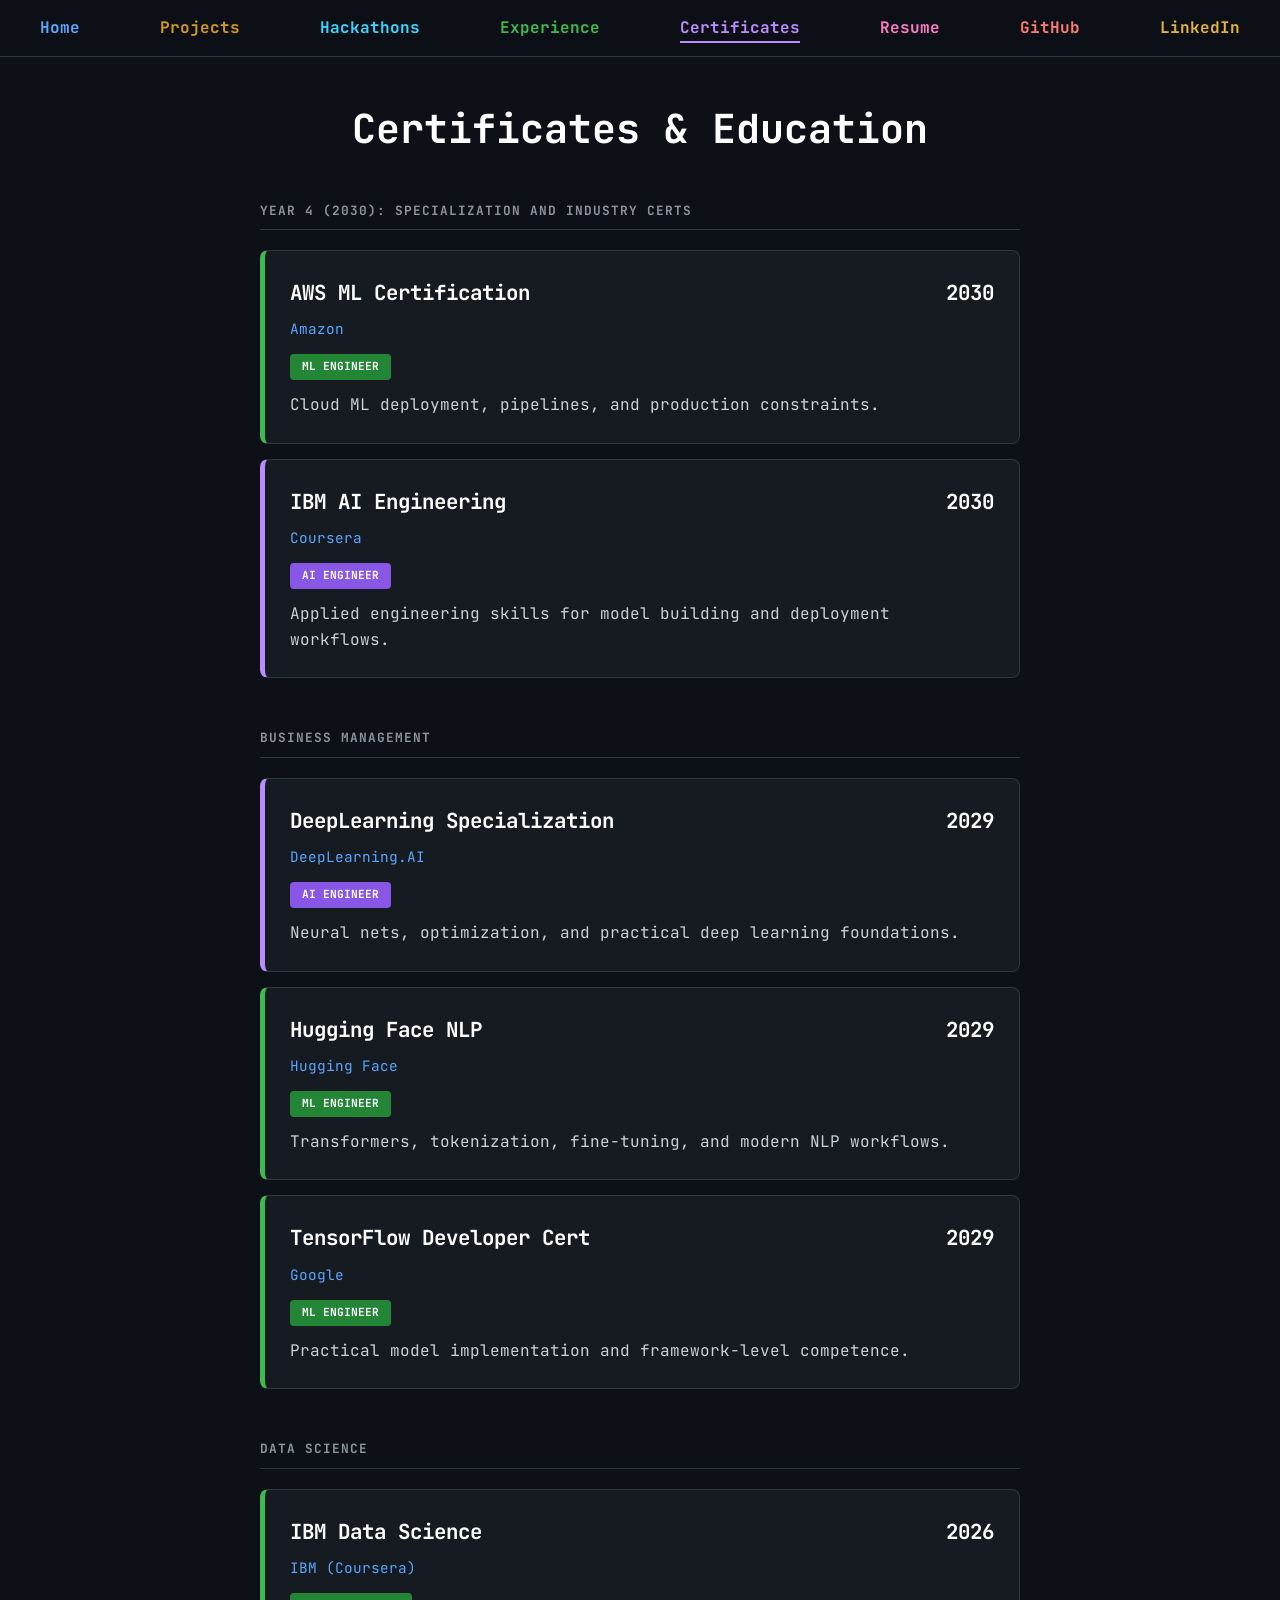
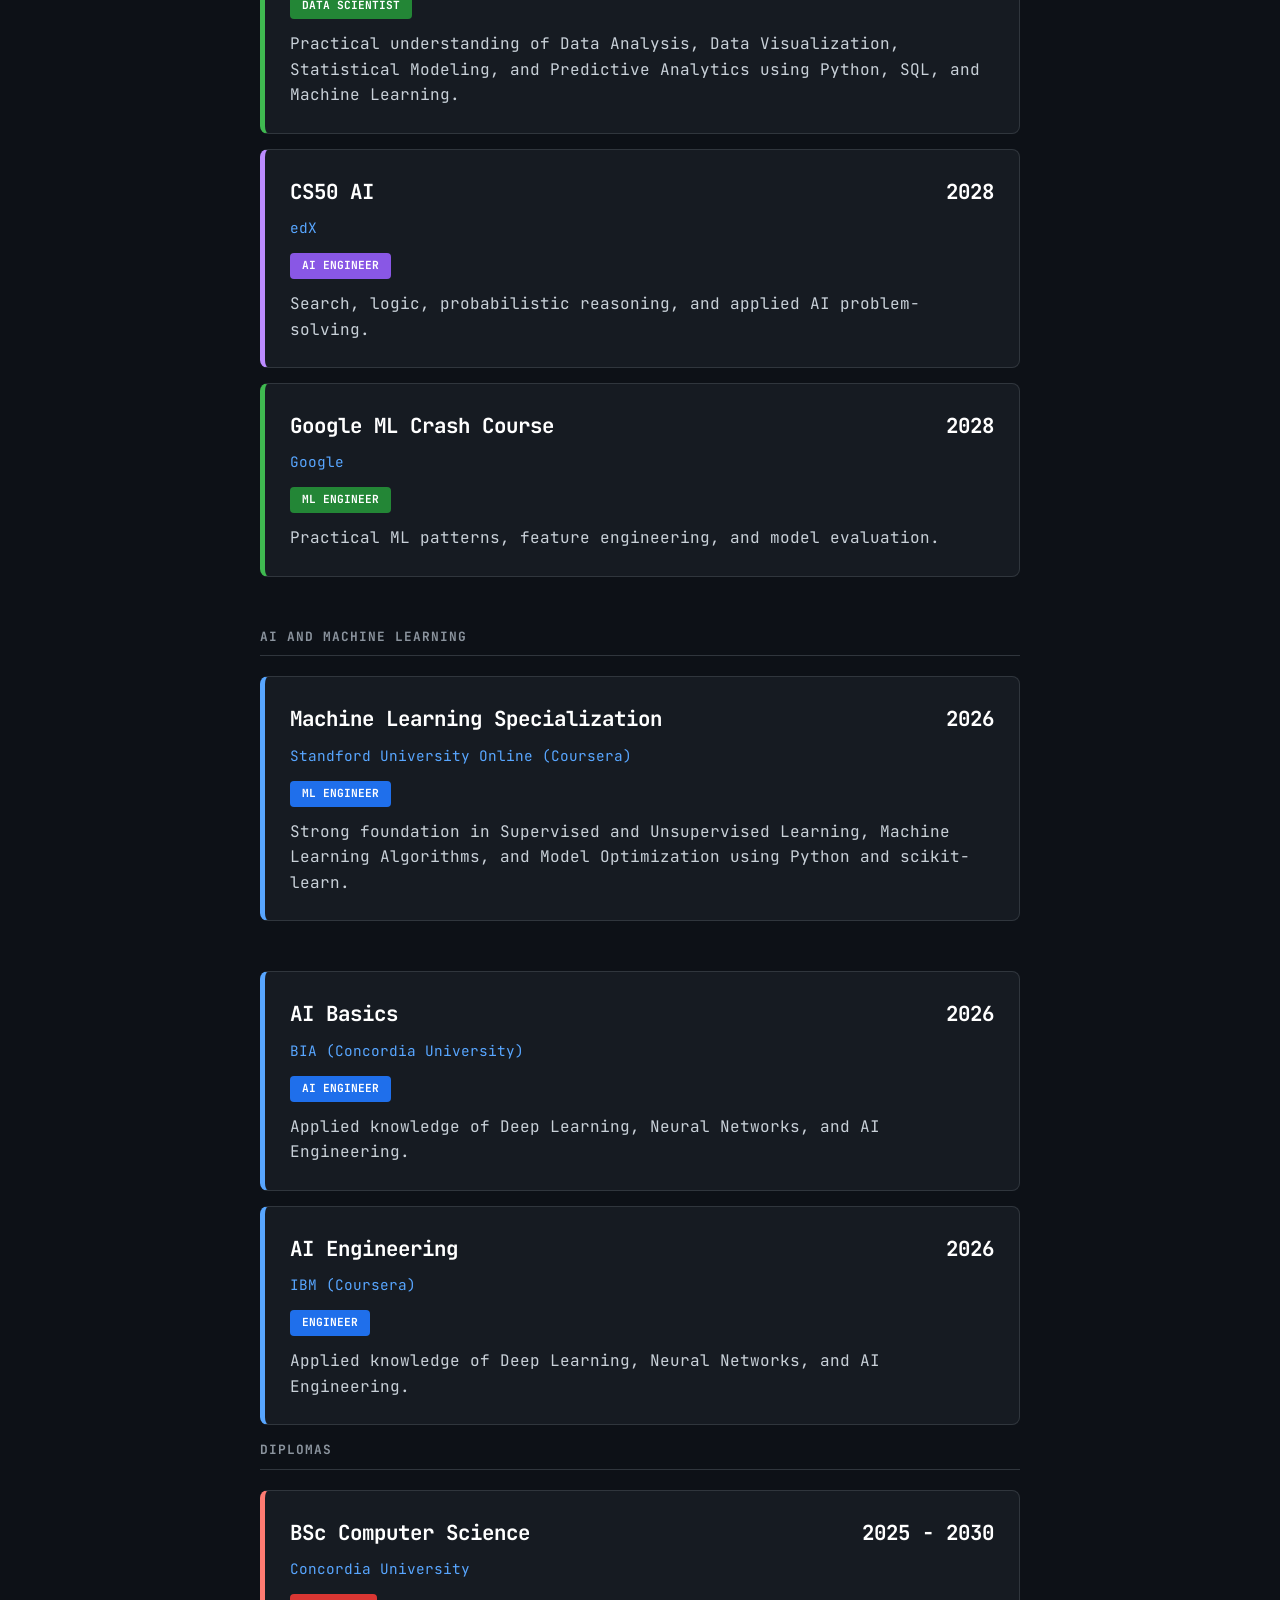
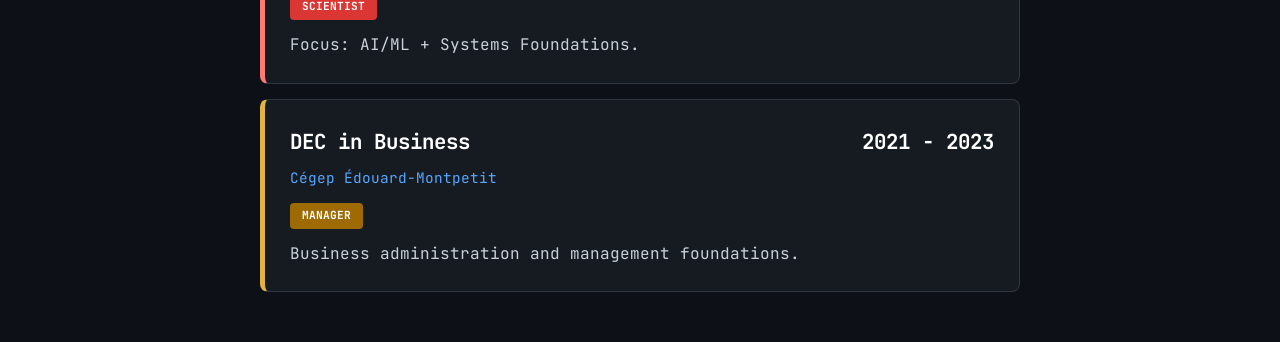
==== certificates.html @ b8b5b3a9 "Update certification badges and add new entries" ====
<!DOCTYPE html>
<html lang="en">
<head>
    <meta charset="UTF-8">
    <meta name="viewport" content="width=device-width, initial-scale=1.0">
    <title>Certificates | Juanita</title>
    <link rel="preconnect" href="https://fonts.googleapis.com">
    <link rel="preconnect" href="https://fonts.gstatic.com" crossorigin>
    <link href="https://fonts.googleapis.com/css2?family=JetBrains+Mono:wght@400;700&display=swap" rel="stylesheet">
    <link rel="stylesheet" href="styles.css">
</head>
<body>
    <nav>
        <ul class="nav-links">
            <li class="nav-item" style="--i:1"><a href="index.html" class="blue">Home</a></li>
            <li class="nav-item" style="--i:2"><a href="projects.html" class="orange">Projects</a></li>
            <li class="nav-item" style="--i:3"><a href="hackathons.html" class="cyan">Hackathons</a></li>
            <li class="nav-item" style="--i:4"><a href="experience.html" class="green">Experience</a></li>
            <li class="nav-item active" style="--i:5"><a href="certificates.html" class="purple">Certificates</a></li>
            <li class="nav-item" style="--i:6"><a href="resume.html" class="pink">Resume</a></li>
            <li class="nav-item" style="--i:7"><a href="https://github.com/Juanita-HP" target="_blank" class="red">GitHub</a></li>
            <li class="nav-item" style="--i:8"><a href="https://www.linkedin.com/in/juana-v-h-679a68220/" target="_blank" class="yellow">LinkedIn</a></li>
        </ul>
    </nav>

    <main>
        <div class="cert-container fade-in">
            <h1 class="cert-main-title">Certificates & Education</h1>

            <div class="year-section">
                <h3 class="year-label">Year 4 (2030): Specialization and Industry Certs</h3>
                <div class="cert-card border-green">
                    <div class="cert-header"><span class="cert-name">AWS ML Certification</span><span class="cert-date">2030</span></div>
                    <div class="cert-meta">Amazon</div>
                    <div class="cert-badge bg-green">ML Engineer</div>
                    <p class="cert-desc">Cloud ML deployment, pipelines, and production constraints.</p>
                </div>
                <div class="cert-card border-purple">
                    <div class="cert-header"><span class="cert-name">IBM AI Engineering</span><span class="cert-date">2030</span></div>
                    <div class="cert-meta">Coursera</div>
                    <div class="cert-badge bg-purple">AI Engineer</div>
                    <p class="cert-desc">Applied engineering skills for model building and deployment workflows.</p>
                </div>
            </div>

            <div class="year-section">
                <h3 class="year-label">Business management</h3>
                <div class="cert-card border-purple">
                    <div class="cert-header"><span class="cert-name">DeepLearning Specialization</span><span class="cert-date">2029</span></div>
                    <div class="cert-meta">DeepLearning.AI</div>
                    <div class="cert-badge bg-purple">AI Engineer</div>
                    <p class="cert-desc">Neural nets, optimization, and practical deep learning foundations.</p>
                </div>
                <div class="cert-card border-green">
                    <div class="cert-header"><span class="cert-name">Hugging Face NLP</span><span class="cert-date">2029</span></div>
                    <div class="cert-meta">Hugging Face</div>
                    <div class="cert-badge bg-green">ML Engineer</div>
                    <p class="cert-desc">Transformers, tokenization, fine-tuning, and modern NLP workflows.</p>
                </div>
                <div class="cert-card border-green">
                    <div class="cert-header"><span class="cert-name">TensorFlow Developer Cert</span><span class="cert-date">2029</span></div>
                    <div class="cert-meta">Google</div>
                    <div class="cert-badge bg-green">ML Engineer</div>
                    <p class="cert-desc">Practical model implementation and framework-level competence.</p>
                </div>
            </div>

            <div class="year-section">
                <h3 class="year-label">Data Science</h3>
                <div class="cert-card border-green">
                    <div class="cert-header"><span class="cert-name">IBM Data Science</span><span class="cert-date">2026</span></div>
                    <div class="cert-meta"> IBM (Coursera)</div>
                    <div class="cert-badge bg-green">Data Scientist</div>
                    <p class="cert-desc">Practical understanding of Data Analysis, Data Visualization, Statistical Modeling, and Predictive Analytics using Python, SQL, and Machine Learning.</p>
                </div>
                <div class="cert-card border-purple">
                    <div class="cert-header"><span class="cert-name">CS50 AI</span><span class="cert-date">2028</span></div>
                    <div class="cert-meta">edX</div>
                    <div class="cert-badge bg-purple">AI Engineer</div>
                    <p class="cert-desc">Search, logic, probabilistic reasoning, and applied AI problem-solving.</p>
                </div>
                <div class="cert-card border-green">
                    <div class="cert-header"><span class="cert-name">Google ML Crash Course</span><span class="cert-date">2028</span></div>
                    <div class="cert-meta">Google</div>
                    <div class="cert-badge bg-green">ML Engineer</div>
                    <p class="cert-desc">Practical ML patterns, feature engineering, and model evaluation.</p>
                </div>
            </div>

            <div class="year-section">
                <h3 class="year-label"> AI and machine learning</h3>
                <div class="cert-card border-blue">
                    <div class="cert-header"><span class="cert-name">Machine Learning Specialization</span><span class="cert-date">2026</span></div>
                    <div class="cert-meta"> Standford University Online (Coursera)</div>
                    <div class="cert-badge bg-blue">ML Engineer</div>
                    <p class="cert-desc">Strong foundation in Supervised and Unsupervised Learning, Machine Learning Algorithms, and Model Optimization using Python and scikit-learn.</p>
                </div>
            </div>
                <div class="cert-card border-blue">
                    <div class="cert-header"><span class="cert-name">AI Basics</span><span class="cert-date">2026</span></div>
                    <div class="cert-meta">BIA (Concordia University)</div>
                    <div class="cert-badge bg-blue">AI Engineer</div>
                    <p class="cert-desc">Applied knowledge of Deep Learning, Neural Networks, and AI Engineering.</p>
                </div>
            <div class="cert-card border-blue">
                    <div class="cert-header"><span class="cert-name">AI Engineering</span><span class="cert-date">2026</span></div>
                    <div class="cert-meta">IBM (Coursera)</div>
                    <div class="cert-badge bg-blue">Engineer</div>
                    <p class="cert-desc">Applied knowledge of Deep Learning, Neural Networks, and AI Engineering.</p>
                </div>
            

            <div class="year-section">
                <h3 class="year-label">Diplomas</h3>
                <div class="cert-card border-red">
                    <div class="cert-header"><span class="cert-name">BSc Computer Science</span><span class="cert-date">2025 - 2030</span></div>
                    <div class="cert-meta">Concordia University</div>
                    <div class="cert-badge bg-red">Scientist</div>
                    <p class="cert-desc">Focus: AI/ML + Systems Foundations.</p>
                </div>
                <div class="cert-card border-yellow">
                    <div class="cert-header"><span class="cert-name">DEC in Business</span><span class="cert-date">2021 - 2023</span></div>
                    <div class="cert-meta">Cégep Édouard-Montpetit</div>
                    <div class="cert-badge bg-yellow">Manager</div>
                    <p class="cert-desc">Business administration and management foundations.</p>
                </div>
            </div>
        </div>
    </main>
</body>
</html>
---- styles.css ----
/* --- Core Standards --- */
* { margin: 0; padding: 0; box-sizing: border-box; }

body {
    background-color: #0d1117; color: #c9d1d9;
    font-family: 'JetBrains Mono', monospace; line-height: 1.6;
    overflow-x: hidden; min-height: 100vh;
}

/* --- Navigation (Fixed & Centered) --- */
nav {
    padding: 20px 40px; border-bottom: 1px solid #30363d;
    background-color: #0d1117; position: sticky; top: 0; z-index: 1000;
}
.nav-links { 
    display: flex; justify-content: space-around; list-style: none; 
    max-width: 1000px; margin: 0 auto; 
}
.nav-links a { 
    text-decoration: none; font-weight: 700; font-size: 1rem; 
    transition: 0.3s; position: relative;
}
.nav-item.active a::after { content: ''; position: absolute; width: 100%; height: 2px; bottom: -5px; left: 0; background: currentColor; }

/* Colors */
.blue { color: #58a6ff; } .orange { color: #d29922; } .green { color: #3fb950; }
.purple { color: #bc8cff; } .red { color: #ff7b72; } .yellow { color: #e3b341; }
.cyan { color: #39d5ff; }

/* --- Home Page (Restored) --- */
.home-main {
    height: calc(100vh - 80px); display: flex; flex-direction: column;
    align-items: center; justify-content: center; text-align: center; padding: 40px;
}
.hero-placeholder { 
    font-size: 1.2rem; color: #8b949e; margin-bottom: 30px; 
    padding: 20px; border: 1px dashed #30363d; border-radius: 8px;
}
.content h1 { font-size: 4rem; color: #fff; margin-bottom: 10px; }
.content h2 { font-size: 1.8rem; color: #8b949e; margin-bottom: 30px; }
.content p { max-width: 900px; font-size: 1.1rem; text-align: justify; margin: 0 auto; }

/* --- Certificates (Fixed Badges) --- */
.cert-container { max-width: 1000px; margin: 40px auto; padding: 0 20px; }
.cert-card { 
    background: #161b22; border: 1px solid #30363d; border-left: 6px solid #30363d; 
    padding: 30px; margin-bottom: 20px; border-radius: 12px;
}
.cert-header { display: flex; justify-content: space-between; margin-bottom: 10px; font-size: 1.3rem; color: #fff; }

/* THE FIX: Badges no longer span the whole width */
.cert-badge { 
    display: inline-block; 
    padding: 6px 16px; border-radius: 4px; font-size: 0.85rem; 
    color: #fff; font-weight: 700; margin-bottom: 15px; 
}

/* Color Mappings */
.border-green { border-left-color: #3fb950 !important; } .bg-green { background: #238636; }
.border-purple { border-left-color: #bc8cff !important; } .bg-purple { background: #8957e5; }
.border-blue { border-left-color: #58a6ff !important; } .bg-blue { background: #1f6feb; }
.border-red { border-left-color: #ff7b72 !important; } .bg-red { background: #da3633; }
.border-yellow { border-left-color: #e3b341 !important; } .bg-yellow { background: #9e6a03; }

/* --- Experience (Refined) --- */
.exp-main { display: flex; flex-direction: column; align-items: center; padding: 60px 20px; }
.terminal-window {
    background: #0d1117; border: 1px solid #30363d; border-radius: 12px;
    width: 100%; max-width: 800px; overflow: hidden;
}
.terminal-bar { background: #161b22; padding: 15px; display: flex; align-items: center; border-bottom: 1px solid #30363d; }
.buttons { display: flex; gap: 8px; margin-right: 15px; }
.buttons span { width: 12px; height: 12px; border-radius: 50%; }
.close { background: #ff5f56; } .minimize { background: #ffbd2e; } .maximize { background: #27c93f; }
.terminal-body { padding: 40px; text-align: left; font-size: 1.2rem; }

/* Syntax */
.keyword { color: #ff7b72; } .function { color: #d2a8ff; } .variable { color: #ffa657; } .string { color: #a5d6ff; }

.poke-btn {
    background: #161b22; border: 1px solid #30363d; color: #fff;
    padding: 12px 30px; border-radius: 8px; cursor: pointer; margin-top: 30px;
}
/* New Color */
.pink { color: #ff79c6; }

/* --- Resume Form Styling --- */
.form-container {
    max-width: 600px;
    margin: 60px auto;
    padding: 40px;
    background: #161b22;
    border: 1px solid #30363d;
    border-radius: 12px;
    box-shadow: 0 20px 50px rgba(0,0,0,0.5);
}

.form-group { margin-bottom: 20px; text-align: left; }

.form-group label {
    display: block;
    color: #8b949e;
    margin-bottom: 8px;
    font-size: 0.9rem;
}

.form-group input, .form-group textarea {
    width: 100%;
    padding: 12px;
    background: #0d1117;
    border: 1px solid #30363d;
    border-radius: 6px;
    color: #fff;
    font-family: 'JetBrains Mono', monospace;
}

.form-group input:focus { border-color: #ff79c6; outline: none; }

/* Submission Button */
.submit-btn {
    width: 100%;
    padding: 15px;
    background: transparent;
    border: 1px solid #ff79c6;
    color: #ff79c6;
    font-weight: 700;
    cursor: pointer;
    transition: 0.3s;
    border-radius: 6px;
}

.submit-btn:hover { background: rgba(255, 121, 198, 0.1); transform: translateY(-3px); }

/* Hidden Honeypot to catch bots */
.hidden { display: none; }

/* --- Projects Layout --- */
.projects-container {
    max-width: 700px; /* Slimmer width for that IG feel */
    margin: 40px auto;
    padding: 0 20px;
}

.project-card {
    background: #161b22;
    border: 1px solid #30363d;
    border-radius: 12px;
    margin-bottom: 50px;
    overflow: hidden;
}

.project-header {
    padding: 15px 20px;
    font-weight: 700;
    font-size: 1.2rem;
    color: #fff;
    border-bottom: 1px solid #30363d;
}

/* Instagram-style Carousel */
.image-carousel {
    display: flex;
    overflow-x: auto;
    scroll-snap-type: x mandatory;
    scrollbar-width: none; /* Hide scrollbar for Chrome/Safari below */
}
.image-carousel::-webkit-scrollbar { display: none; }

.image-carousel img {
    width: 100%;
    flex-shrink: 0;
    scroll-snap-align: start;
    object-fit: cover;
    aspect-ratio: 4 / 5; /* IG Portrait style */
}

/* Content Section */
.project-content { padding: 20px; }

.project-description {
    text-align: justify; /* Your specific request for justified alignment */
    color: #c9d1d9;
    margin-bottom: 20px;
    line-height: 1.5;
}

/* Skills/Tags */
.tag-container {
    display: flex;
    flex-wrap: wrap;
    gap: 8px;
    margin-bottom: 15px;
}
.tag {
    background: #21262d;
    border: 1px solid #30363d;
    padding: 4px 12px;
    border-radius: 20px;
    font-size: 0.8rem;
    color: #8b949e;
}

.project-date {
    font-size: 0.85rem;
    color: #8b949e;
    text-transform: uppercase;
    font-weight: 600;
}
/* --- Instagram-Style Projects Layout --- */
.projects-container {
    max-width: 700px; 
    margin: 40px auto;
    padding: 0 20px;
}

.project-card {
    background: #161b22;
    border: 1px solid #30363d;
    border-radius: 12px;
    margin-bottom: 50px;
    overflow: hidden;
}

.project-header {
    padding: 20px;
    font-weight: 700;
    font-size: 1.8rem; /* Magnified for your Majesty */
    color: #fff;
    text-align: center; /* Centered in the band */
    border-bottom: 1px solid #30363d;
}

/* Horizontal Scroll for Images */
.image-carousel {
    display: flex;
    overflow-x: auto;
    scroll-snap-type: x mandatory;
    scrollbar-width: none; 
}
.image-carousel::-webkit-scrollbar { display: none; }

.image-carousel img {
    width: 100%;
    flex-shrink: 0;
    scroll-snap-align: start;
    object-fit: contain; 
    background: #0d1117;
    aspect-ratio: 4 / 3; 
}

.project-content { padding: 20px; }

.project-description {
    text-align: justify; /* Aligned as commanded */
    color: #c9d1d9;
    margin-top: 15px;
    line-height: 1.6;
    font-size: 1rem;
}

.project-date {
    font-size: 0.8rem;
    color: #8b949e;
    letter-spacing: 1px;
    margin-bottom: 5px;
}

.tag-container {
    display: flex;
    flex-wrap: wrap;
    gap: 8px;
    margin-bottom: 10px;
}

.tag {
    background: #21262d;
    border: 1px solid #30363d;
    padding: 4px 12px;
    border-radius: 20px;
    font-size: 0.8rem;
    color: #8b949e;
}
.profile-img {
    width: 280px;  /* Slightly larger for better presence */
    height: 280px;
    border-radius: 50%;
    /* 'object-position' allows us to move the photo down or up inside the circle */
    object-fit: cover; 
    object-position: center 20%; /* Adjusts the crop to show more of the top/face */
    border: 3px solid #ff79c6;
    display: block;
    margin: 20px auto;
    box-shadow: 0 0 25px rgba(255, 121, 198, 0.4);
    background-color: #0d1117; /* Adds a dark background if the photo has edges */
}
/* --- Royal Project Refinements --- */

/* Centered Header Band for Projects */
.project-header {
    padding: 20px;
    font-size: 1.6rem;
    font-weight: 700;
    text-align: center; /* Centered as commanded */
    color: #fff;
    border-bottom: 1px solid #30363d;
    background-color: #161b22;
}

/* Instagram-Style Pagination Dots */
.carousel-dots {
    text-align: center;
    padding: 10px 0;
    background-color: #161b22;
}

.dot {
    height: 6px;
    width: 6px;
    background-color: #484f58; /* Inactive grey */
    border-radius: 50%;
    display: inline-block;
    margin: 0 3px;
    transition: background-color 0.3s ease;
}

.dot.active {
    background-color: #ffb86c; /* Your signature orange */
}

/* Justified Description Text */
.project-description {
    text-align: justify; /* Perfectly aligned edges */
    text-justify: inter-word;
    line-height: 1.6;
    color: #c9d1d9;
    margin-top: 15px;
}

/* Date Styling under Tags */
.project-date {
    font-size: 0.8rem;
    color: #8b949e;
    font-weight: 600;
    margin-top: 8px;
    letter-spacing: 0.5px;
}
/* --- Unified Royal Headings --- */
.royal-heading {
    font-size: 2.5rem; 
    color: #bd93f9;    /* Royal Purple */
    text-align: center;
    text-transform: uppercase;
    letter-spacing: 4px;
    margin: 60px 0 30px 0;
    font-family: 'JetBrains Mono', monospace;
    border-bottom: 2px solid #30363d;
    display: block;
    width: fit-content;
    margin-left: auto;
    margin-right: auto;
    padding-bottom: 10px;
}

/* Optional grid to keep certificates neat */
.cert-grid {
    display: flex;
    flex-wrap: wrap;
    justify-content: center;
    gap: 20px;
    padding: 20px;
}
/* Core Reset */
* { margin: 0; padding: 0; box-sizing: border-box; }

body {
    background-color: #0d1117; color: #c9d1d9;
    font-family: 'JetBrains Mono', monospace; line-height: 1.6;
    overflow-x: hidden; min-height: 100vh;
}

/* Nav Pillar */
nav {
    padding: 15px 40px; border-bottom: 1px solid #30363d;
    background-color: rgba(13, 17, 23, 0.95); position: sticky; top: 0; z-index: 1000;
}
.nav-links { display: flex; justify-content: space-between; list-style: none; max-width: 1200px; margin: 0 auto; }
.nav-item a { text-decoration: none; font-weight: 700; position: relative; transition: 0.3s; }
.nav-item.active a::after { width: 100%; }
.nav-item a::after { content: ''; position: absolute; width: 0; height: 3px; bottom: -5px; left: 0; background-color: currentColor; transition: 0.3s; }

/* Royal Palette */
.blue { color: #58a6ff; } .orange { color: #d29922; } .green { color: #3fb950; }
.purple { color: #bc8cff; } .red { color: #ff7b72; } .yellow { color: #e3b341; }

/* Home View (Scroll-Free) */
.home-main {
    height: calc(100vh - 70px); display: flex; flex-direction: column;
    align-items: center; justify-content: space-evenly; padding: 20px;
}
.hero-placeholder { width: 100%; height: 40vh; border: 1px dashed #30363d; border-radius: 6px; display: flex; justify-content: center; align-items: center; }
.content { text-align: center; max-width: 900px; }
.content h1 { font-size: 3rem; color: #fff; margin-bottom: 5px; }
.content h2 { font-size: 1.5rem; color: #8b949e; margin-bottom: 20px; }
.content p { text-align: justify; font-size: 0.95rem; }

/* Certificate Archive */
.cert-container { max-width: 800px; margin: 40px auto; padding: 0 20px; }
.cert-main-title { text-align: center; font-size: 2.5rem; margin-bottom: 40px; color: #fff; }
.year-section { margin-bottom: 50px; }
.year-label { color: #8b949e; border-bottom: 1px solid #30363d; padding-bottom: 8px; margin-bottom: 20px; font-size: 0.8rem; text-transform: uppercase; letter-spacing: 1px; }
.cert-card { background: #161b22; border: 1px solid #30363d; border-left: 5px solid #30363d; padding: 25px; margin-bottom: 15px; border-radius: 8px; transition: 0.3s ease; }
.cert-card:hover { transform: translateX(10px); background: #1c2128; }
.cert-header { display: flex; justify-content: space-between; margin-bottom: 8px; font-weight: 700; color: #fff; }
.cert-meta { color: #58a6ff; font-size: 0.9rem; margin-bottom: 12px; }
.cert-badge { display: inline-block; padding: 4px 12px; border-radius: 4px; font-size: 0.7rem; color: #fff; font-weight: 700; margin-bottom: 12px; text-transform: uppercase; }

/* Role Definitions */
.border-green { border-left-color: #3fb950 !important; } .bg-green { background: #238636; }
.border-purple { border-left-color: #bc8cff !important; } .bg-purple { background: #8957e5; }
.border-blue { border-left-color: #58a6ff !important; } .bg-blue { background: #1f6feb; }
.border-red { border-left-color: #ff7b72 !important; } .bg-red { background: #da3633; }
.border-yellow { border-left-color: #e3b341 !important; } .bg-yellow { background: #9e6a03; }

/* Entrance Animations */
.fade-in { animation: fadeInUp 0.8s ease forwards; }
.fade-in-delay { animation: fadeInUp 0.8s ease forwards 0.4s; opacity: 0; }
@keyframes fadeInUp { from { opacity: 0; transform: translateY(20px); } to { opacity: 1; transform: translateY(0); } }
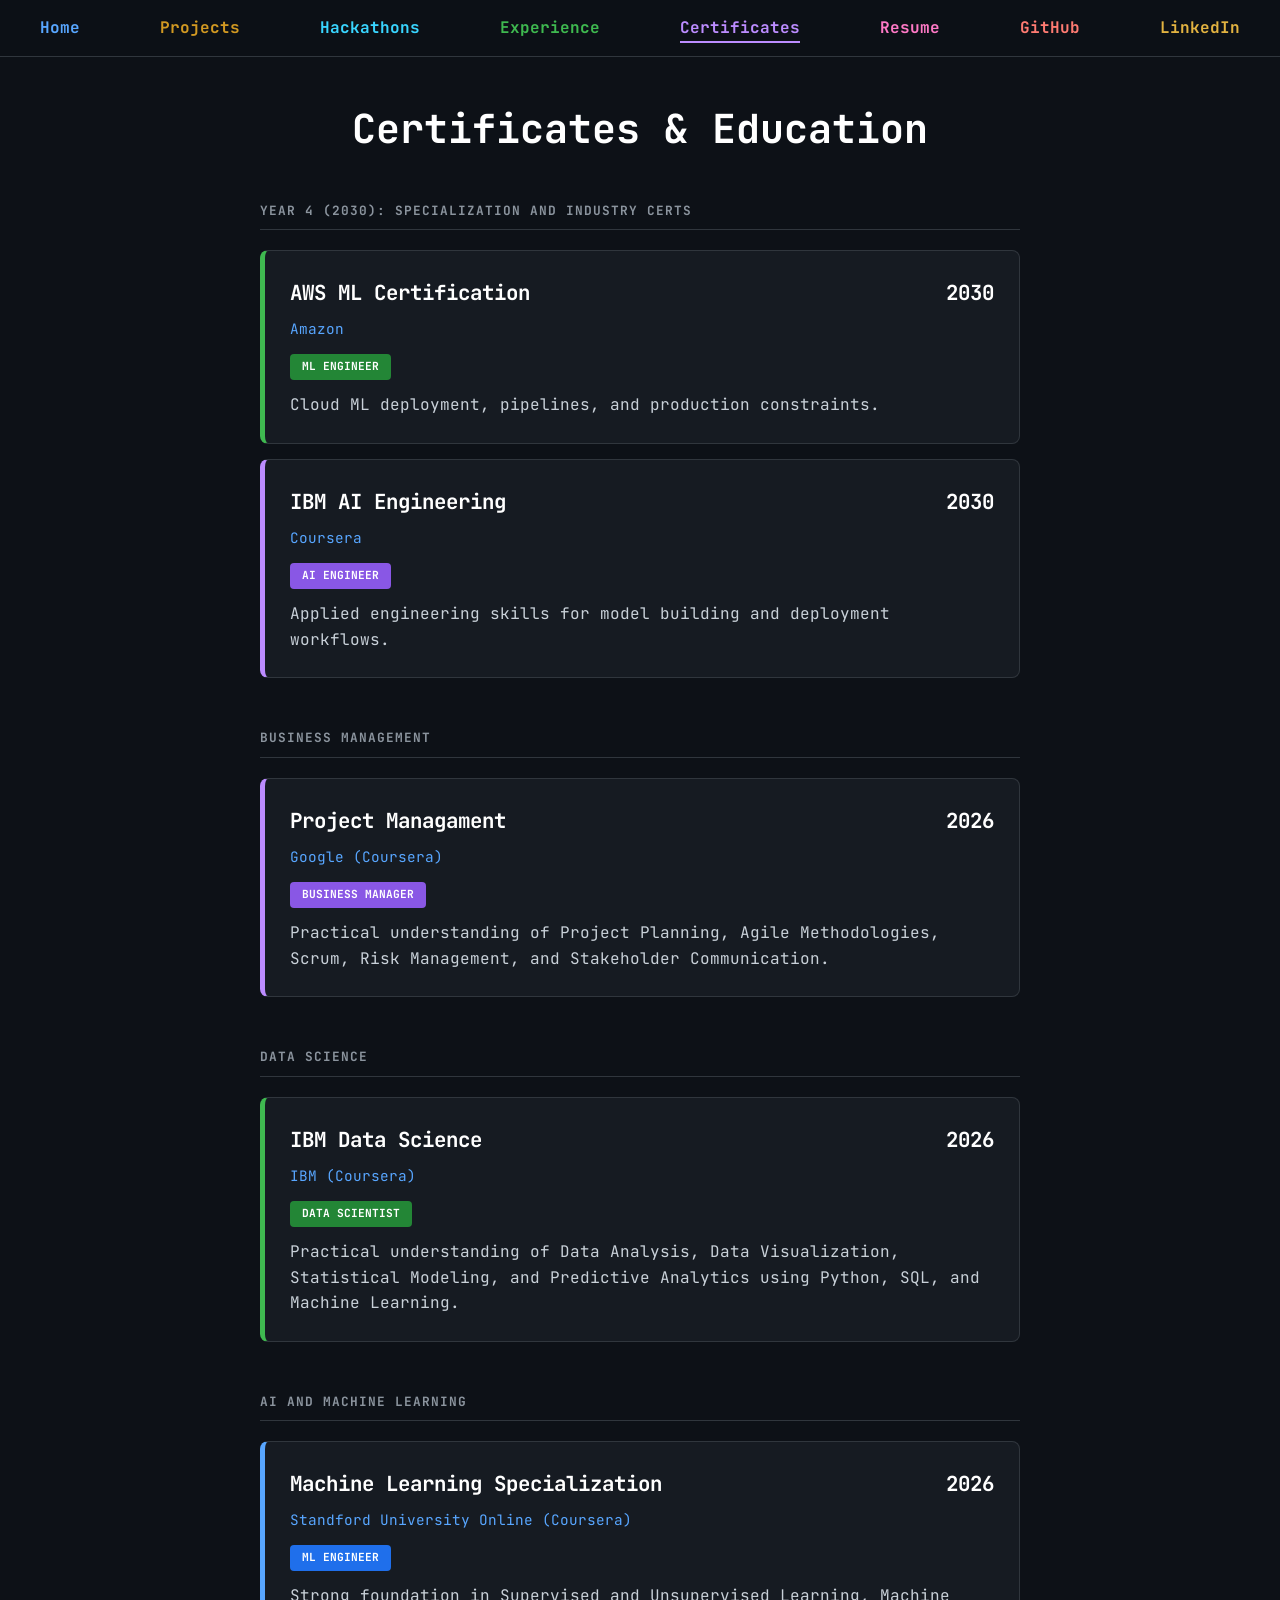
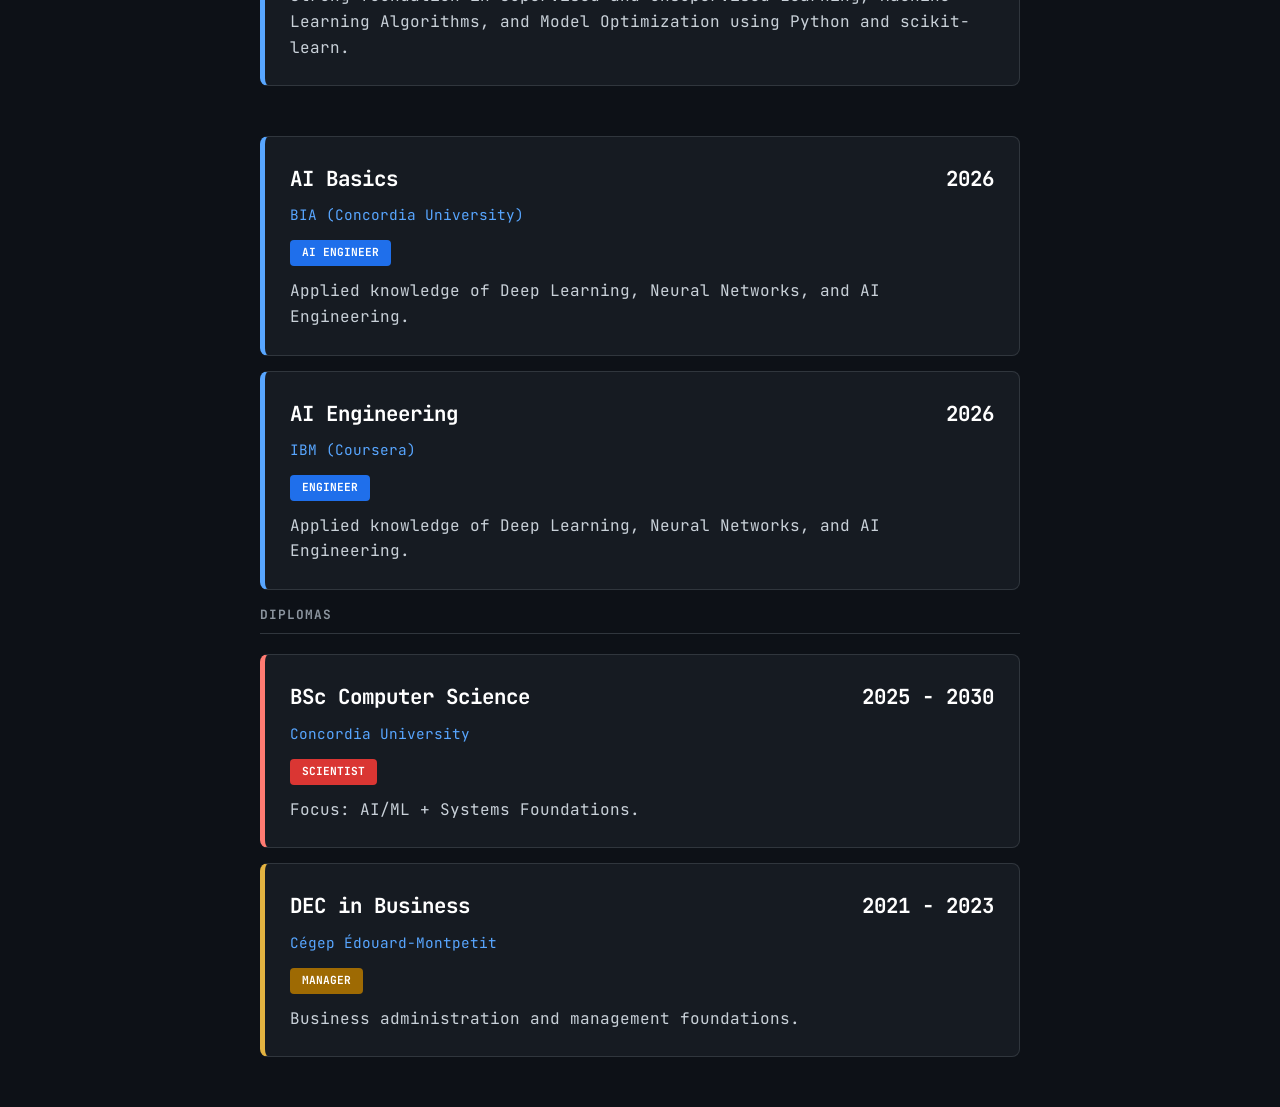
==== commit 0885236a: "Update certificates.html" ====
--- a/certificates.html
+++ b/certificates.html
@@ -46,22 +46,10 @@
             <div class="year-section">
                 <h3 class="year-label">Business management</h3>
                 <div class="cert-card border-purple">
-                    <div class="cert-header"><span class="cert-name">DeepLearning Specialization</span><span class="cert-date">2029</span></div>
-                    <div class="cert-meta">DeepLearning.AI</div>
-                    <div class="cert-badge bg-purple">AI Engineer</div>
-                    <p class="cert-desc">Neural nets, optimization, and practical deep learning foundations.</p>
-                </div>
-                <div class="cert-card border-green">
-                    <div class="cert-header"><span class="cert-name">Hugging Face NLP</span><span class="cert-date">2029</span></div>
-                    <div class="cert-meta">Hugging Face</div>
-                    <div class="cert-badge bg-green">ML Engineer</div>
-                    <p class="cert-desc">Transformers, tokenization, fine-tuning, and modern NLP workflows.</p>
-                </div>
-                <div class="cert-card border-green">
-                    <div class="cert-header"><span class="cert-name">TensorFlow Developer Cert</span><span class="cert-date">2029</span></div>
-                    <div class="cert-meta">Google</div>
-                    <div class="cert-badge bg-green">ML Engineer</div>
-                    <p class="cert-desc">Practical model implementation and framework-level competence.</p>
+                    <div class="cert-header"><span class="cert-name">Project Managament</span><span class="cert-date">2026</span></div>
+                    <div class="cert-meta">Google (Coursera)</div>
+                    <div class="cert-badge bg-purple">Business manager</div>
+                    <p class="cert-desc">Practical understanding of Project Planning, Agile Methodologies, Scrum, Risk Management, and Stakeholder Communication.</p>
                 </div>
             </div>
 
@@ -73,20 +61,8 @@
                     <div class="cert-badge bg-green">Data Scientist</div>
                     <p class="cert-desc">Practical understanding of Data Analysis, Data Visualization, Statistical Modeling, and Predictive Analytics using Python, SQL, and Machine Learning.</p>
                 </div>
-                <div class="cert-card border-purple">
-                    <div class="cert-header"><span class="cert-name">CS50 AI</span><span class="cert-date">2028</span></div>
-                    <div class="cert-meta">edX</div>
-                    <div class="cert-badge bg-purple">AI Engineer</div>
-                    <p class="cert-desc">Search, logic, probabilistic reasoning, and applied AI problem-solving.</p>
-                </div>
-                <div class="cert-card border-green">
-                    <div class="cert-header"><span class="cert-name">Google ML Crash Course</span><span class="cert-date">2028</span></div>
-                    <div class="cert-meta">Google</div>
-                    <div class="cert-badge bg-green">ML Engineer</div>
-                    <p class="cert-desc">Practical ML patterns, feature engineering, and model evaluation.</p>
-                </div>
             </div>
-
+            
             <div class="year-section">
                 <h3 class="year-label"> AI and machine learning</h3>
                 <div class="cert-card border-blue">
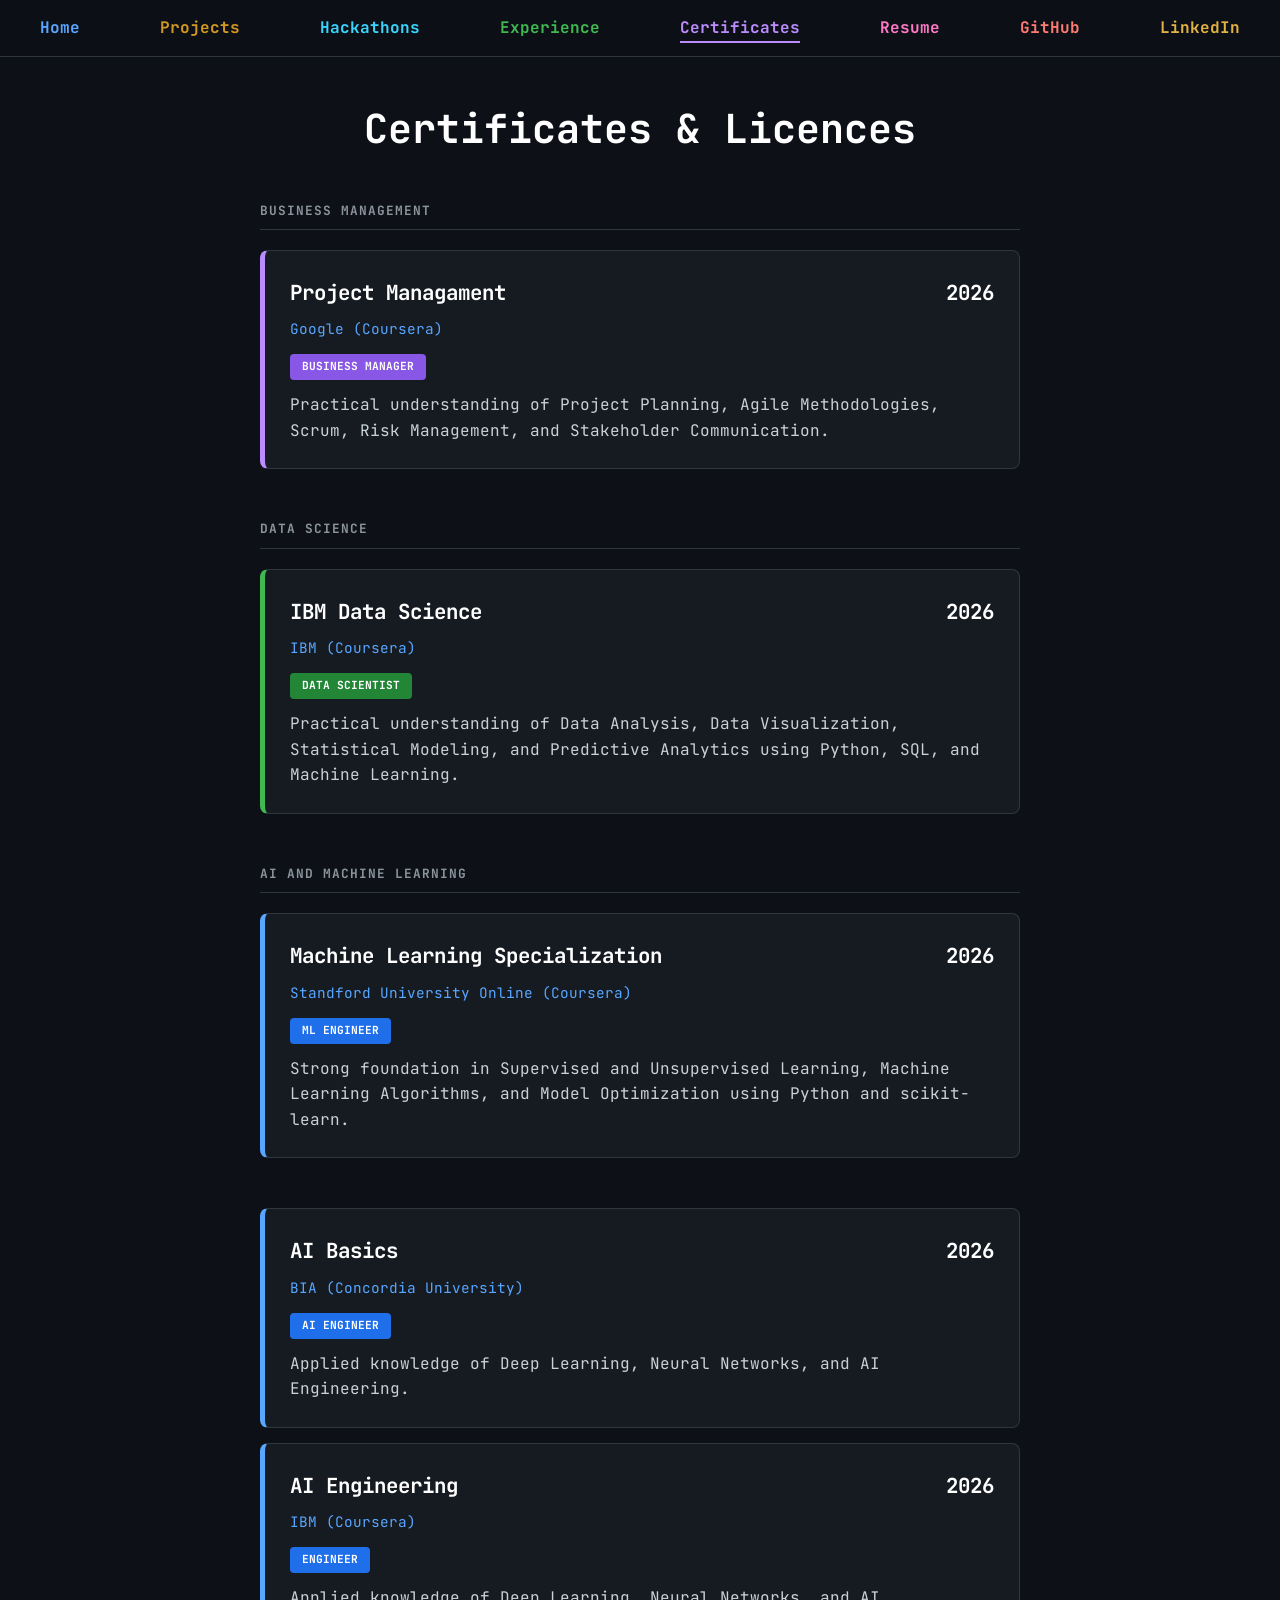
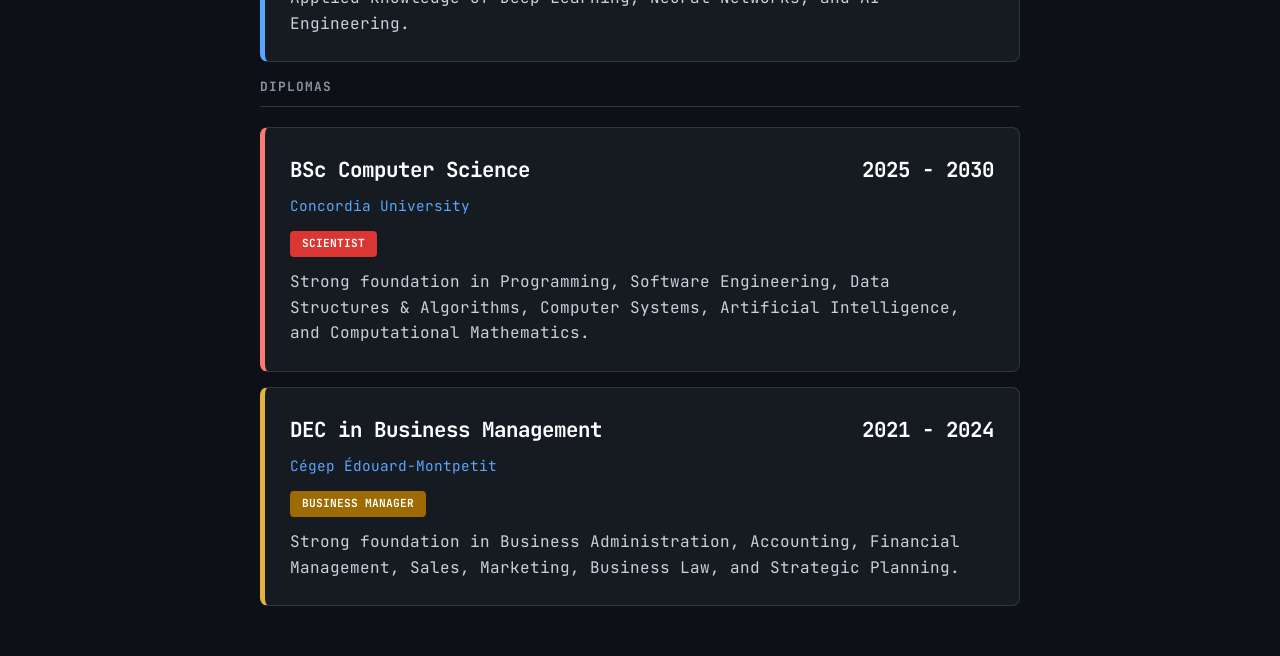
==== commit 6b94c07a: "Update certificate titles and descriptions" ====
--- a/certificates.html
+++ b/certificates.html
@@ -25,23 +25,7 @@
 
     <main>
         <div class="cert-container fade-in">
-            <h1 class="cert-main-title">Certificates & Education</h1>
-
-            <div class="year-section">
-                <h3 class="year-label">Year 4 (2030): Specialization and Industry Certs</h3>
-                <div class="cert-card border-green">
-                    <div class="cert-header"><span class="cert-name">AWS ML Certification</span><span class="cert-date">2030</span></div>
-                    <div class="cert-meta">Amazon</div>
-                    <div class="cert-badge bg-green">ML Engineer</div>
-                    <p class="cert-desc">Cloud ML deployment, pipelines, and production constraints.</p>
-                </div>
-                <div class="cert-card border-purple">
-                    <div class="cert-header"><span class="cert-name">IBM AI Engineering</span><span class="cert-date">2030</span></div>
-                    <div class="cert-meta">Coursera</div>
-                    <div class="cert-badge bg-purple">AI Engineer</div>
-                    <p class="cert-desc">Applied engineering skills for model building and deployment workflows.</p>
-                </div>
-            </div>
+            <h1 class="cert-main-title">Certificates & Licences</h1>
 
             <div class="year-section">
                 <h3 class="year-label">Business management</h3>
@@ -92,13 +76,13 @@
                     <div class="cert-header"><span class="cert-name">BSc Computer Science</span><span class="cert-date">2025 - 2030</span></div>
                     <div class="cert-meta">Concordia University</div>
                     <div class="cert-badge bg-red">Scientist</div>
-                    <p class="cert-desc">Focus: AI/ML + Systems Foundations.</p>
+                    <p class="cert-desc">Strong foundation in Programming, Software Engineering, Data Structures & Algorithms, Computer Systems, Artificial Intelligence, and Computational Mathematics.</p>
                 </div>
                 <div class="cert-card border-yellow">
-                    <div class="cert-header"><span class="cert-name">DEC in Business</span><span class="cert-date">2021 - 2023</span></div>
+                    <div class="cert-header"><span class="cert-name">DEC in Business Management</span><span class="cert-date">2021 - 2024</span></div>
                     <div class="cert-meta">Cégep Édouard-Montpetit</div>
-                    <div class="cert-badge bg-yellow">Manager</div>
-                    <p class="cert-desc">Business administration and management foundations.</p>
+                    <div class="cert-badge bg-yellow">Business Manager</div>
+                    <p class="cert-desc">Strong foundation in Business Administration, Accounting, Financial Management, Sales, Marketing, Business Law, and Strategic Planning.</p>
                 </div>
             </div>
         </div>
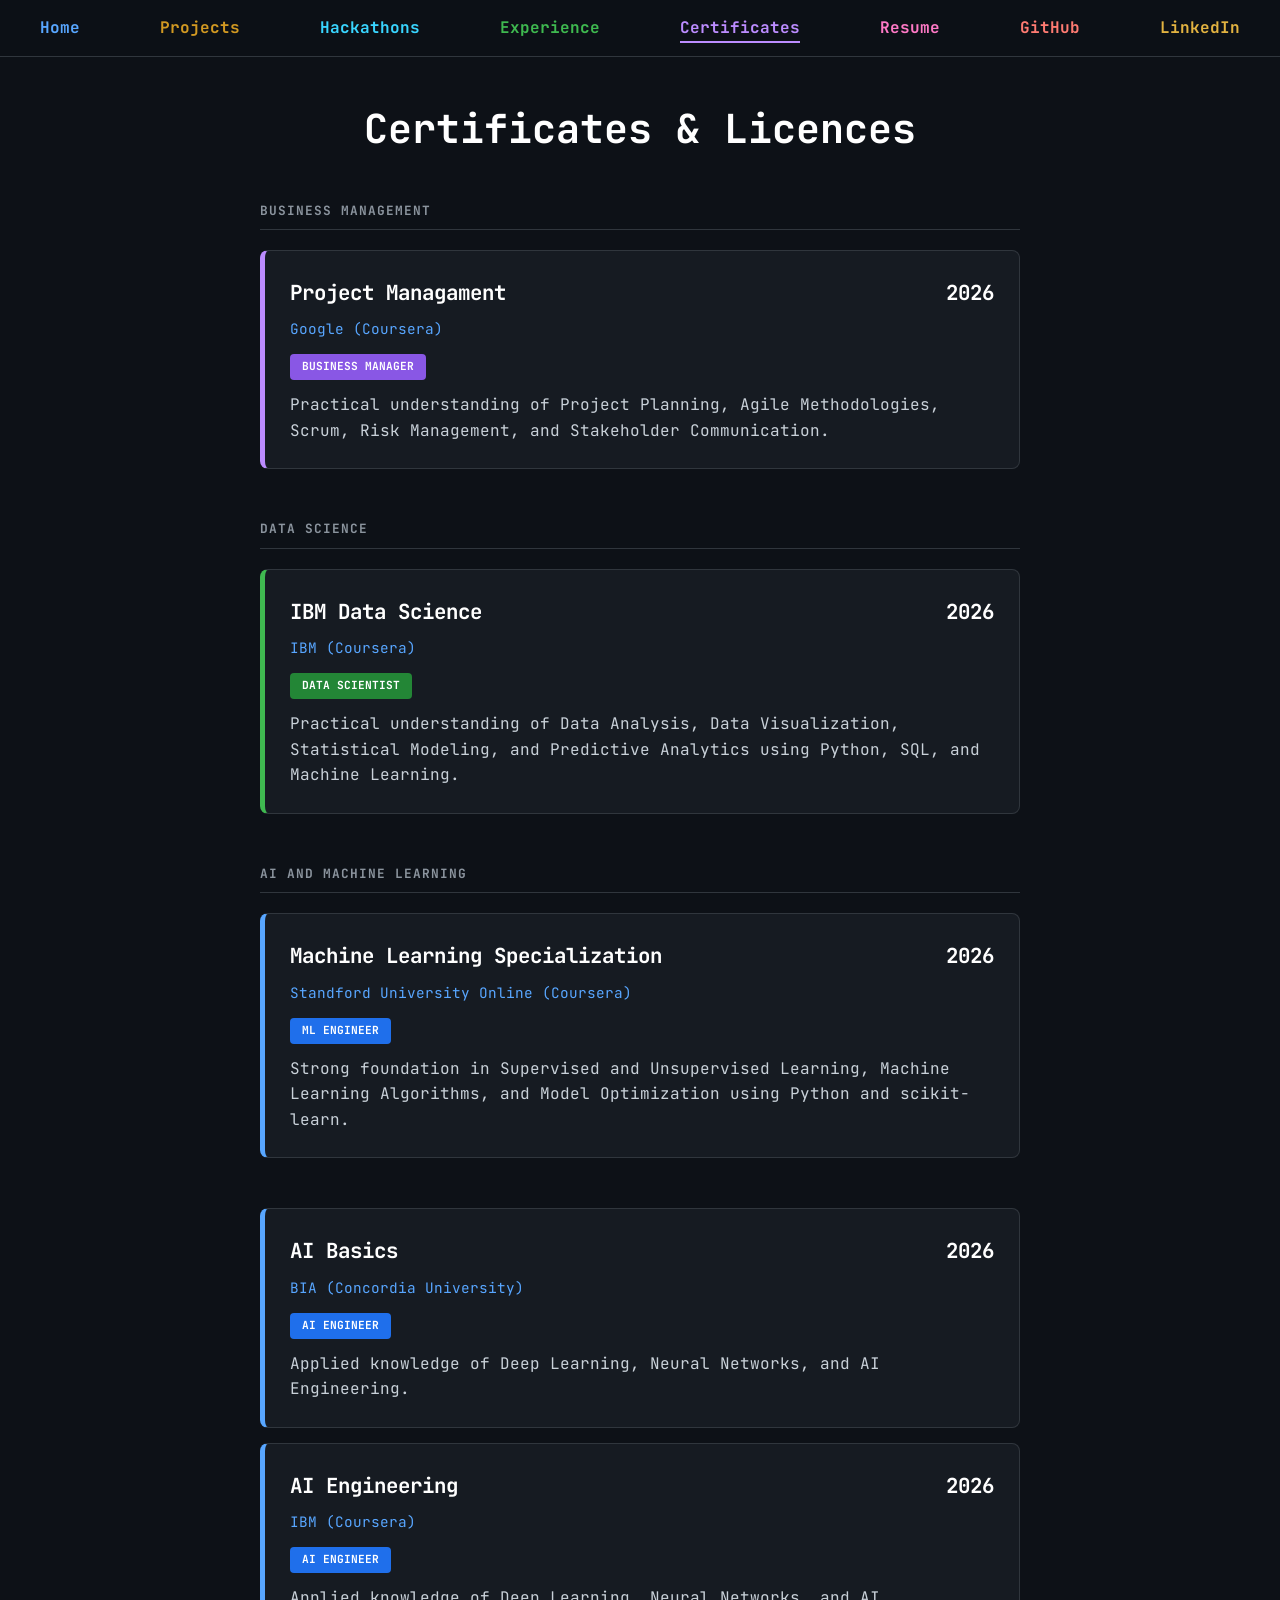
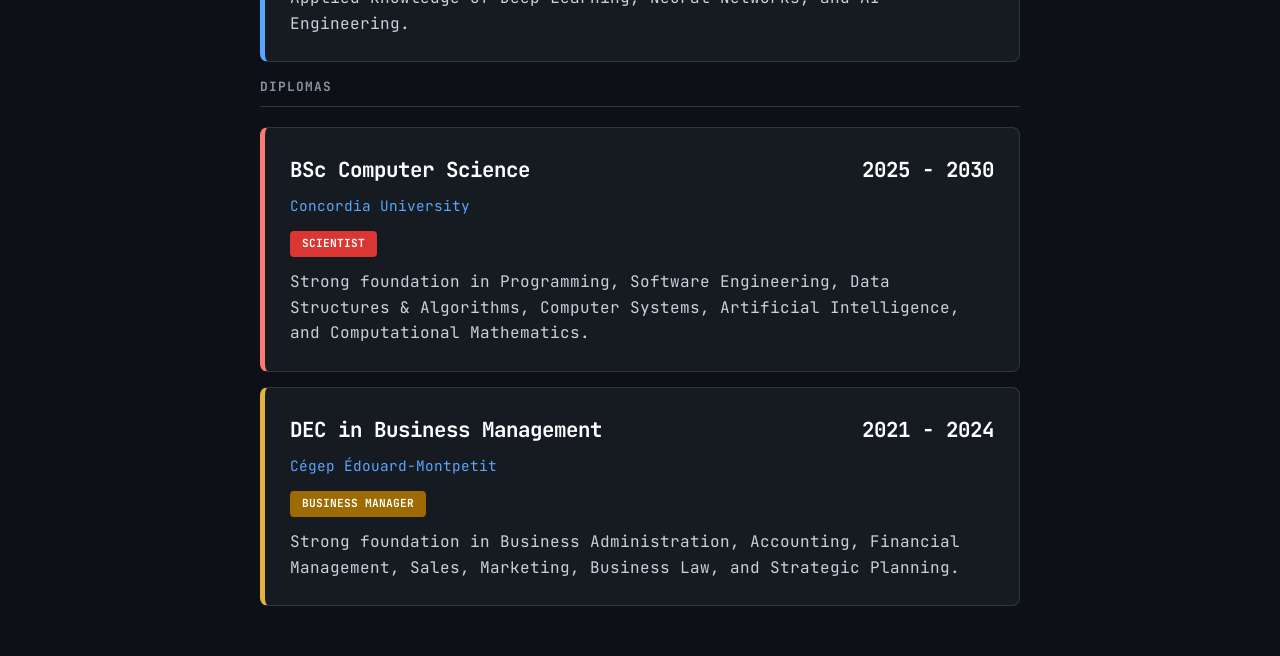
==== commit 46c652fa: "Update certificates.html" ====
--- a/certificates.html
+++ b/certificates.html
@@ -65,7 +65,7 @@
             <div class="cert-card border-blue">
                     <div class="cert-header"><span class="cert-name">AI Engineering</span><span class="cert-date">2026</span></div>
                     <div class="cert-meta">IBM (Coursera)</div>
-                    <div class="cert-badge bg-blue">Engineer</div>
+                    <div class="cert-badge bg-blue">AI Engineer</div>
                     <p class="cert-desc">Applied knowledge of Deep Learning, Neural Networks, and AI Engineering.</p>
                 </div>
             
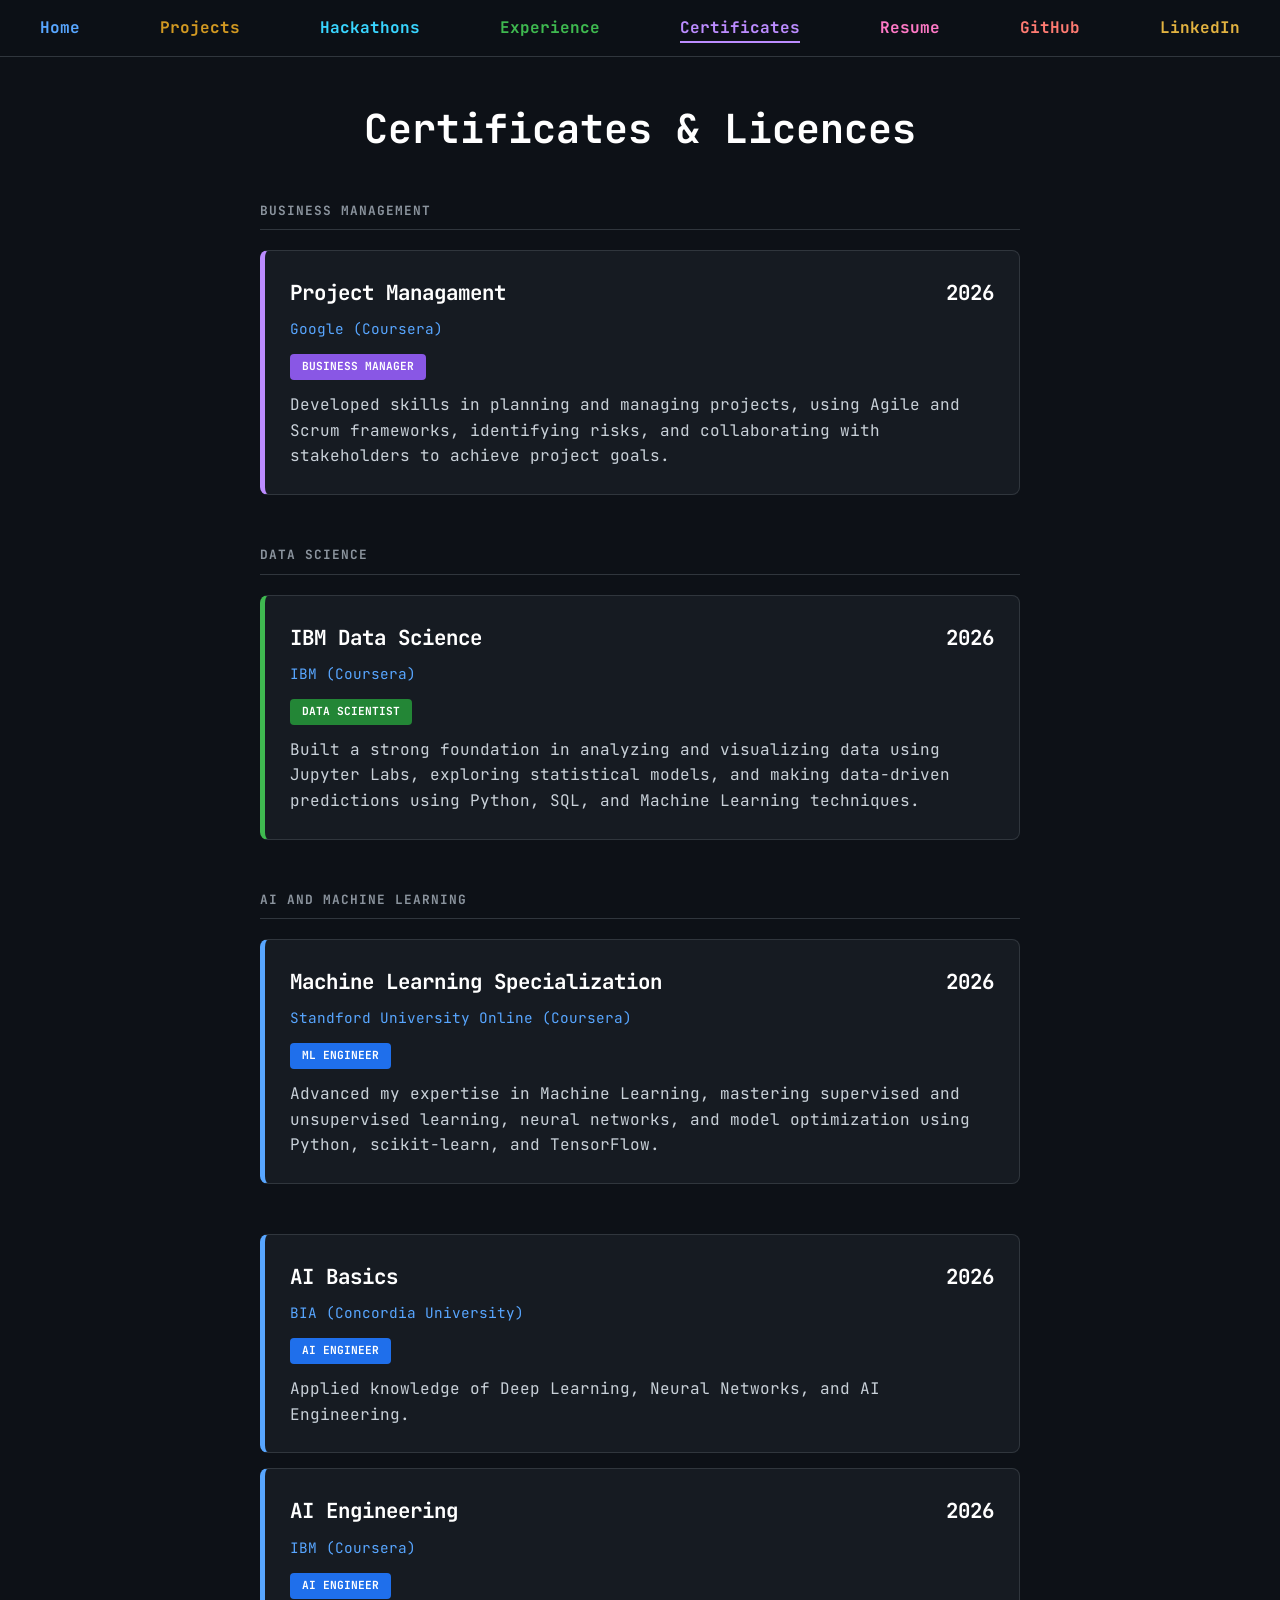
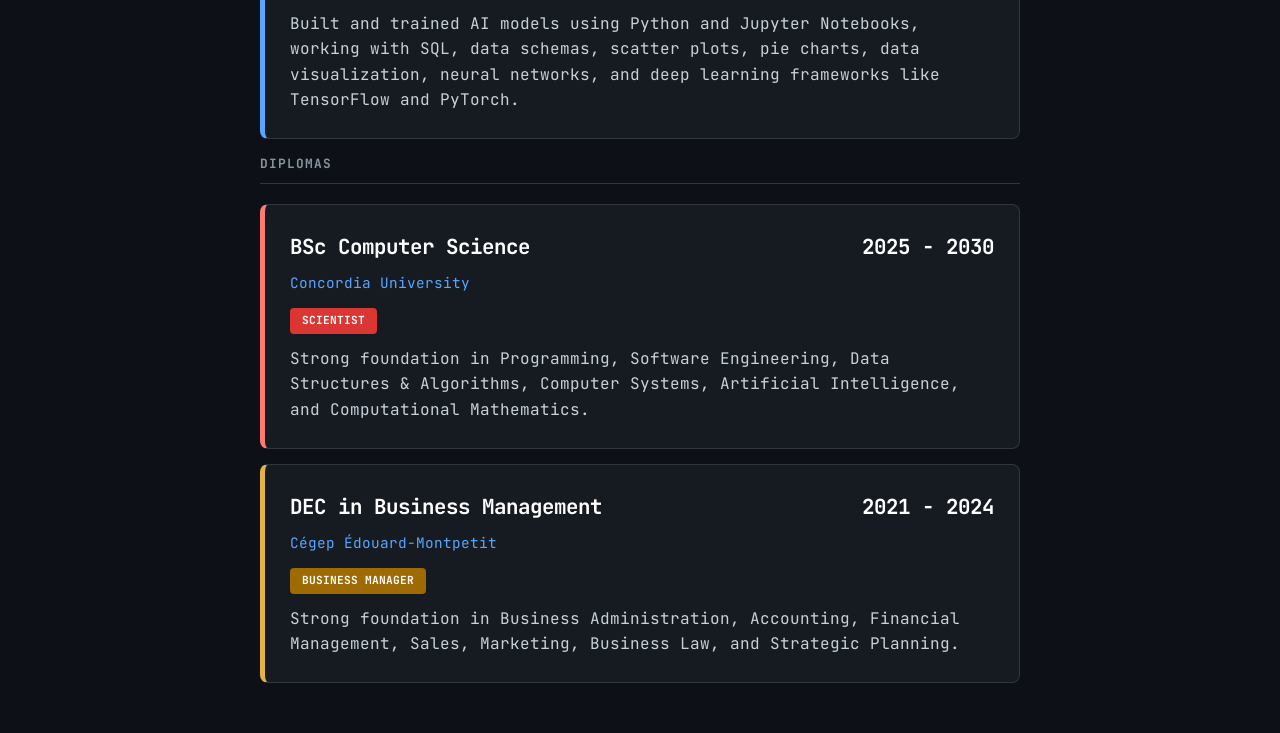
==== commit d7f01c0a: "Update certification descriptions for clarity" ====
--- a/certificates.html
+++ b/certificates.html
@@ -33,7 +33,7 @@
                     <div class="cert-header"><span class="cert-name">Project Managament</span><span class="cert-date">2026</span></div>
                     <div class="cert-meta">Google (Coursera)</div>
                     <div class="cert-badge bg-purple">Business manager</div>
-                    <p class="cert-desc">Practical understanding of Project Planning, Agile Methodologies, Scrum, Risk Management, and Stakeholder Communication.</p>
+                    <p class="cert-desc">Developed skills in planning and managing projects, using Agile and Scrum frameworks, identifying risks, and collaborating with stakeholders to achieve project goals.</p>
                 </div>
             </div>
 
@@ -43,7 +43,7 @@
                     <div class="cert-header"><span class="cert-name">IBM Data Science</span><span class="cert-date">2026</span></div>
                     <div class="cert-meta"> IBM (Coursera)</div>
                     <div class="cert-badge bg-green">Data Scientist</div>
-                    <p class="cert-desc">Practical understanding of Data Analysis, Data Visualization, Statistical Modeling, and Predictive Analytics using Python, SQL, and Machine Learning.</p>
+                    <p class="cert-desc">Built a strong foundation in analyzing and visualizing data using Jupyter Labs, exploring statistical models, and making data-driven predictions using Python, SQL, and Machine Learning techniques.</p>
                 </div>
             </div>
             
@@ -53,7 +53,7 @@
                     <div class="cert-header"><span class="cert-name">Machine Learning Specialization</span><span class="cert-date">2026</span></div>
                     <div class="cert-meta"> Standford University Online (Coursera)</div>
                     <div class="cert-badge bg-blue">ML Engineer</div>
-                    <p class="cert-desc">Strong foundation in Supervised and Unsupervised Learning, Machine Learning Algorithms, and Model Optimization using Python and scikit-learn.</p>
+                    <p class="cert-desc">Advanced my expertise in Machine Learning, mastering supervised and unsupervised learning, neural networks, and model optimization using Python, scikit-learn, and TensorFlow.</p>
                 </div>
             </div>
                 <div class="cert-card border-blue">
@@ -66,7 +66,7 @@
                     <div class="cert-header"><span class="cert-name">AI Engineering</span><span class="cert-date">2026</span></div>
                     <div class="cert-meta">IBM (Coursera)</div>
                     <div class="cert-badge bg-blue">AI Engineer</div>
-                    <p class="cert-desc">Applied knowledge of Deep Learning, Neural Networks, and AI Engineering.</p>
+                    <p class="cert-desc">Built and trained AI models using Python and Jupyter Notebooks, working with SQL, data schemas, scatter plots, pie charts, data visualization, neural networks, and deep learning frameworks like TensorFlow and PyTorch.</p>
                 </div>
             
 
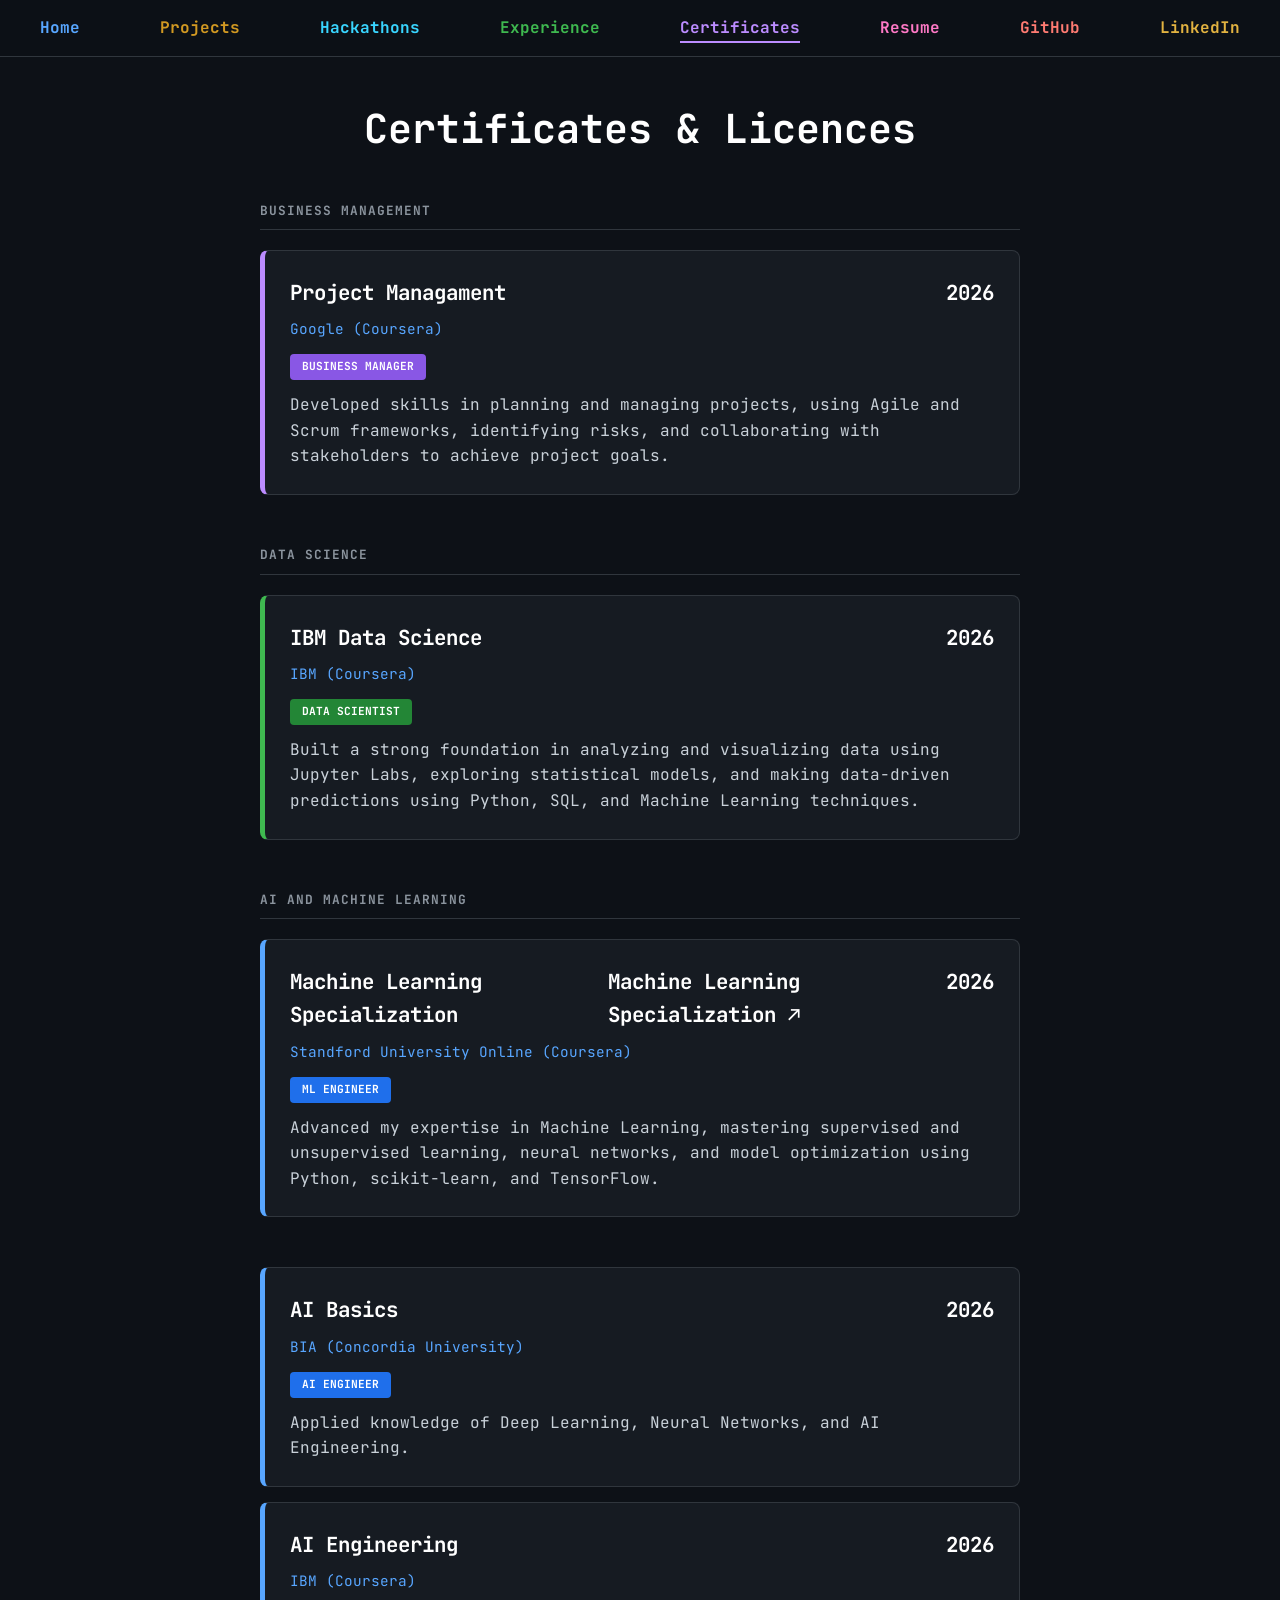
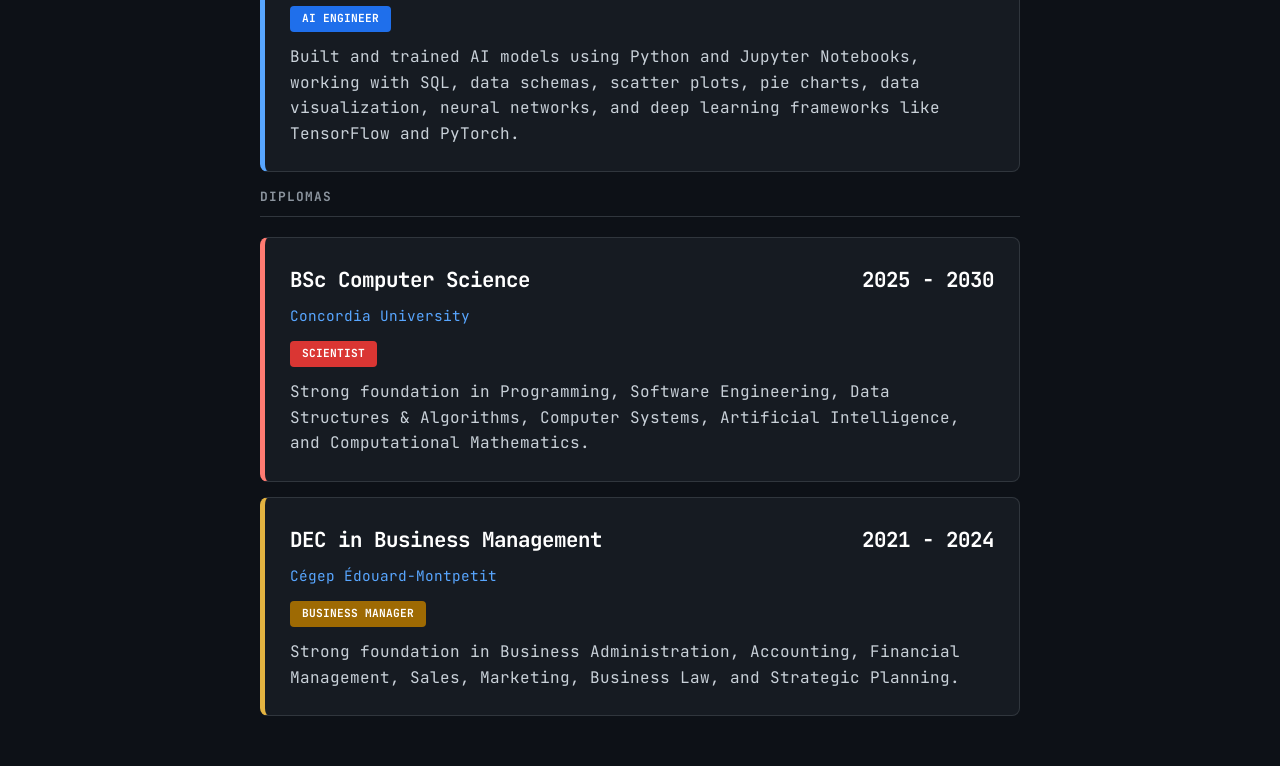
==== commit f3fe7aed: "Add link to Machine Learning Specialization diploma Updated the Machine Learning Specialization cert" ====
--- a/certificates.html
+++ b/certificates.html
@@ -50,7 +50,14 @@
             <div class="year-section">
                 <h3 class="year-label"> AI and machine learning</h3>
                 <div class="cert-card border-blue">
-                    <div class="cert-header"><span class="cert-name">Machine Learning Specialization</span><span class="cert-date">2026</span></div>
+                    <div class="cert-header"><span class="cert-name">Machine Learning Specialization</span
+<a href="diplomas/Machine Learning.pdf"
+   target="_blank"
+   rel="noopener noreferrer"
+   class="cert-name cert-link">
+    Machine Learning Specialization ↗
+</a>
+<span class="cert-date">2026</span></div>
                     <div class="cert-meta"> Standford University Online (Coursera)</div>
                     <div class="cert-badge bg-blue">ML Engineer</div>
                     <p class="cert-desc">Advanced my expertise in Machine Learning, mastering supervised and unsupervised learning, neural networks, and model optimization using Python, scikit-learn, and TensorFlow.</p>
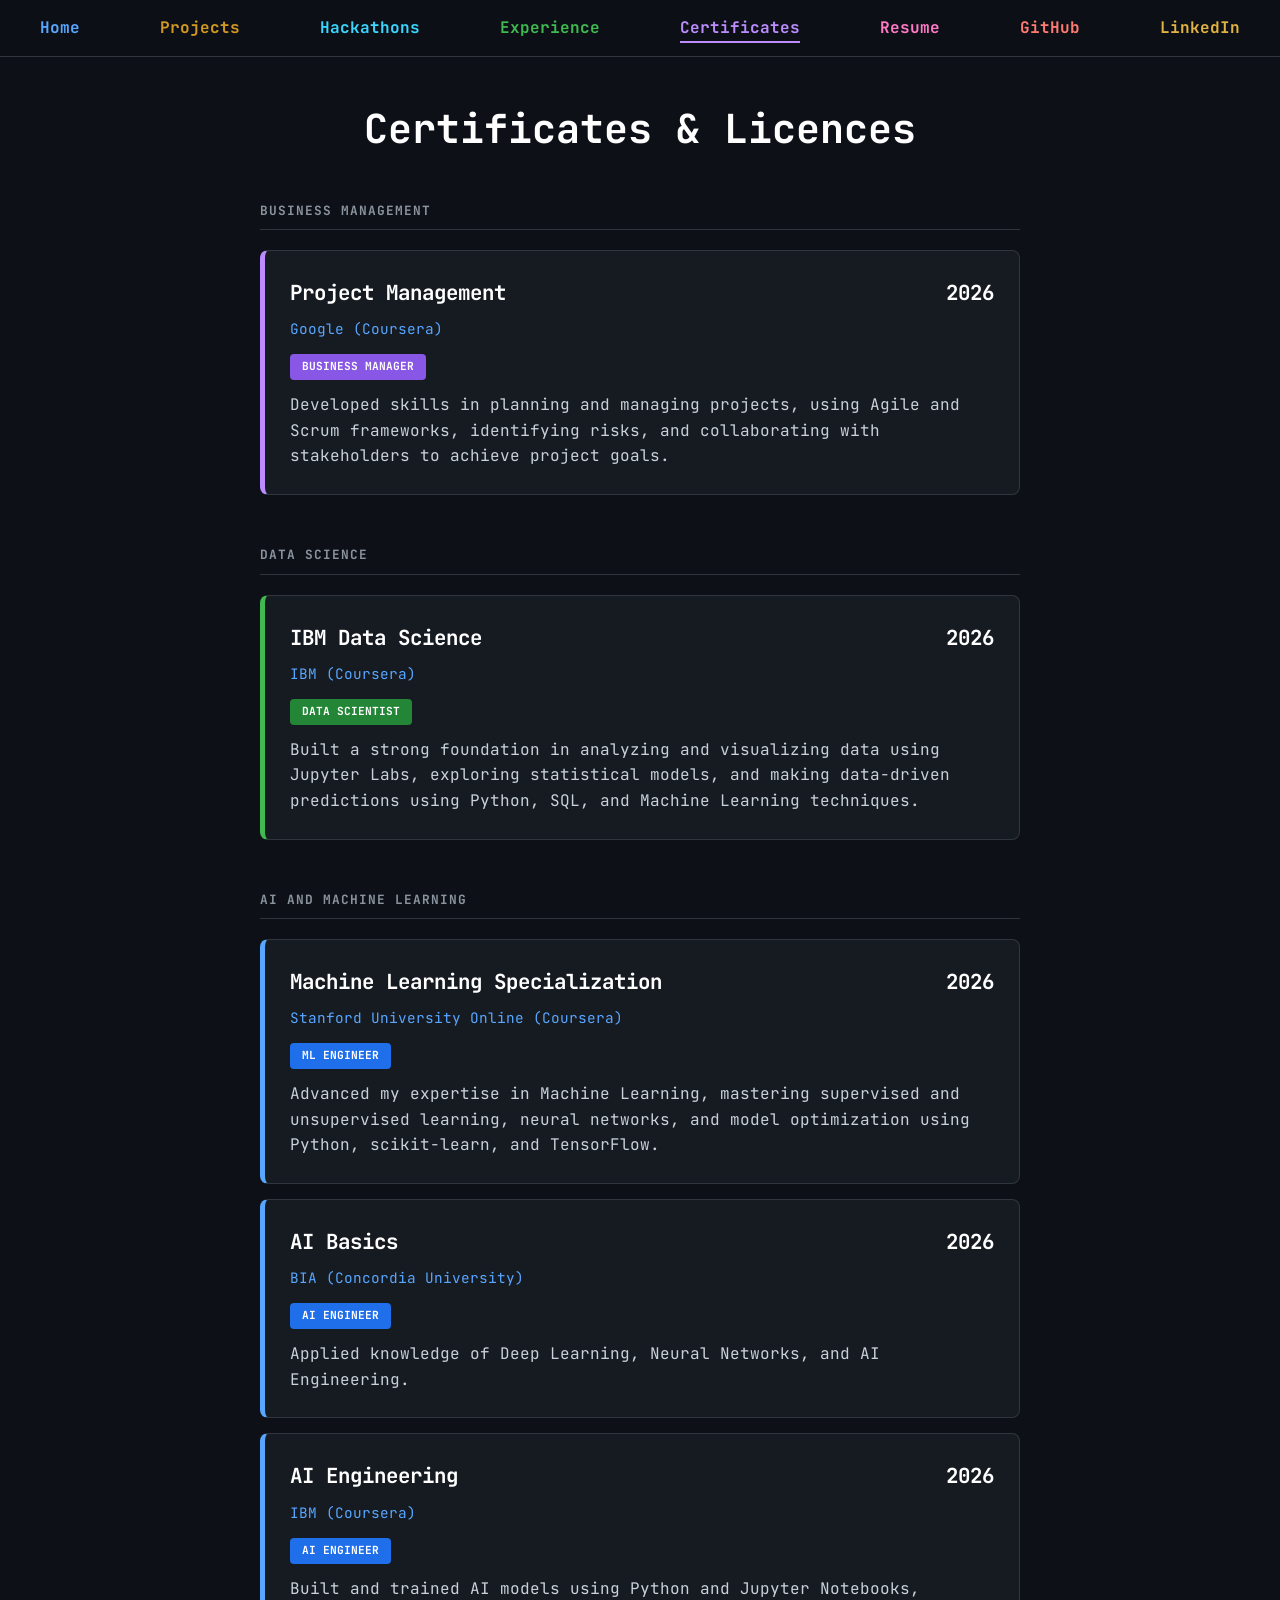
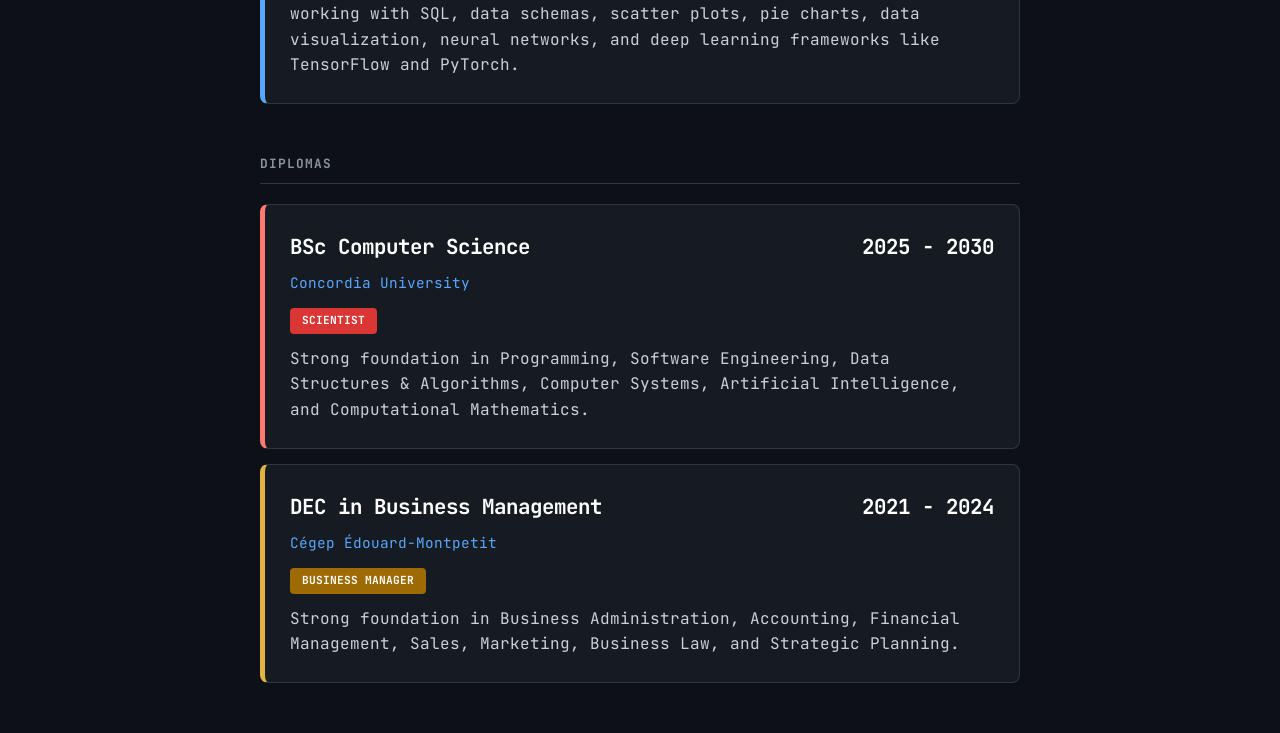
==== commit 0d076174: "Update certificates.html" ====
--- a/certificates.html
+++ b/certificates.html
@@ -1,98 +1,392 @@
+
 <!DOCTYPE html>
 <html lang="en">
 <head>
     <meta charset="UTF-8">
     <meta name="viewport" content="width=device-width, initial-scale=1.0">
+
     <title>Certificates | Juanita</title>
+
     <link rel="preconnect" href="https://fonts.googleapis.com">
     <link rel="preconnect" href="https://fonts.gstatic.com" crossorigin>
+
     <link href="https://fonts.googleapis.com/css2?family=JetBrains+Mono:wght@400;700&display=swap" rel="stylesheet">
+
     <link rel="stylesheet" href="styles.css">
+
+    <style>
+        /* Certificate links: preserve original design */
+
+        .cert-name.cert-link {
+            color: inherit;
+            font: inherit;
+            text-decoration: none;
+            cursor: pointer;
+            transition: opacity 0.2s ease;
+        }
+
+        .cert-name.cert-link:hover {
+            opacity: 0.7;
+        }
+
+        .cert-name.cert-link:focus-visible {
+            outline: 2px solid currentColor;
+            outline-offset: 4px;
+            border-radius: 2px;
+        }
+    </style>
 </head>
+
 <body>
+
+    <!-- NAVIGATION -->
+
     <nav>
         <ul class="nav-links">
-            <li class="nav-item" style="--i:1"><a href="index.html" class="blue">Home</a></li>
-            <li class="nav-item" style="--i:2"><a href="projects.html" class="orange">Projects</a></li>
-            <li class="nav-item" style="--i:3"><a href="hackathons.html" class="cyan">Hackathons</a></li>
-            <li class="nav-item" style="--i:4"><a href="experience.html" class="green">Experience</a></li>
-            <li class="nav-item active" style="--i:5"><a href="certificates.html" class="purple">Certificates</a></li>
-            <li class="nav-item" style="--i:6"><a href="resume.html" class="pink">Resume</a></li>
-            <li class="nav-item" style="--i:7"><a href="https://github.com/Juanita-HP" target="_blank" class="red">GitHub</a></li>
-            <li class="nav-item" style="--i:8"><a href="https://www.linkedin.com/in/juana-v-h-679a68220/" target="_blank" class="yellow">LinkedIn</a></li>
+
+            <li class="nav-item" style="--i:1">
+                <a href="index.html" class="blue">Home</a>
+            </li>
+
+            <li class="nav-item" style="--i:2">
+                <a href="projects.html" class="orange">Projects</a>
+            </li>
+
+            <li class="nav-item" style="--i:3">
+                <a href="hackathons.html" class="cyan">Hackathons</a>
+            </li>
+
+            <li class="nav-item" style="--i:4">
+                <a href="experience.html" class="green">Experience</a>
+            </li>
+
+            <li class="nav-item active" style="--i:5">
+                <a href="certificates.html" class="purple">Certificates</a>
+            </li>
+
+            <li class="nav-item" style="--i:6">
+                <a href="resume.html" class="pink">Resume</a>
+            </li>
+
+            <li class="nav-item" style="--i:7">
+                <a href="https://github.com/Juanita-HP"
+                   target="_blank"
+                   rel="noopener noreferrer"
+                   class="red">GitHub</a>
+            </li>
+
+            <li class="nav-item" style="--i:8">
+                <a href="https://www.linkedin.com/in/juana-v-h-679a68220/"
+                   target="_blank"
+                   rel="noopener noreferrer"
+                   class="yellow">LinkedIn</a>
+            </li>
+
         </ul>
     </nav>
 
+
     <main>
+
         <div class="cert-container fade-in">
-            <h1 class="cert-main-title">Certificates & Licences</h1>
+
+            <h1 class="cert-main-title">
+                Certificates & Licences
+            </h1>
+
+
+            <!-- BUSINESS MANAGEMENT -->
 
             <div class="year-section">
-                <h3 class="year-label">Business management</h3>
+
+                <h3 class="year-label">
+                    Business management
+                </h3>
+
                 <div class="cert-card border-purple">
-                    <div class="cert-header"><span class="cert-name">Project Managament</span><span class="cert-date">2026</span></div>
-                    <div class="cert-meta">Google (Coursera)</div>
-                    <div class="cert-badge bg-purple">Business manager</div>
-                    <p class="cert-desc">Developed skills in planning and managing projects, using Agile and Scrum frameworks, identifying risks, and collaborating with stakeholders to achieve project goals.</p>
-                </div>
+
+                    <div class="cert-header">
+
+                        <a href="diplomas/Project%20management.pdf"
+                           target="_blank"
+                           rel="noopener noreferrer"
+                           class="cert-name cert-link"
+                           title="View Project Management Certificate">
+                            Project Management
+                        </a>
+
+                        <span class="cert-date">2026</span>
+
+                    </div>
+
+                    <div class="cert-meta">
+                        Google (Coursera)
+                    </div>
+
+                    <div class="cert-badge bg-purple">
+                        Business manager
+                    </div>
+
+                    <p class="cert-desc">
+                        Developed skills in planning and managing
+                        projects, using Agile and Scrum frameworks,
+                        identifying risks, and collaborating with
+                        stakeholders to achieve project goals.
+                    </p>
+
+                </div>
+
             </div>
 
+
+            <!-- DATA SCIENCE -->
+
             <div class="year-section">
-                <h3 class="year-label">Data Science</h3>
+
+                <h3 class="year-label">
+                    Data Science
+                </h3>
+
                 <div class="cert-card border-green">
-                    <div class="cert-header"><span class="cert-name">IBM Data Science</span><span class="cert-date">2026</span></div>
-                    <div class="cert-meta"> IBM (Coursera)</div>
-                    <div class="cert-badge bg-green">Data Scientist</div>
-                    <p class="cert-desc">Built a strong foundation in analyzing and visualizing data using Jupyter Labs, exploring statistical models, and making data-driven predictions using Python, SQL, and Machine Learning techniques.</p>
-                </div>
+
+                    <div class="cert-header">
+
+                        <a href="diplomas/Data%20science.pdf"
+                           target="_blank"
+                           rel="noopener noreferrer"
+                           class="cert-name cert-link"
+                           title="View IBM Data Science Certificate">
+                            IBM Data Science
+                        </a>
+
+                        <span class="cert-date">2026</span>
+
+                    </div>
+
+                    <div class="cert-meta">
+                        IBM (Coursera)
+                    </div>
+
+                    <div class="cert-badge bg-green">
+                        Data Scientist
+                    </div>
+
+                    <p class="cert-desc">
+                        Built a strong foundation in analyzing
+                        and visualizing data using Jupyter Labs,
+                        exploring statistical models, and making
+                        data-driven predictions using Python,
+                        SQL, and Machine Learning techniques.
+                    </p>
+
+                </div>
+
             </div>
-            
+
+
+            <!-- AI AND MACHINE LEARNING -->
+
             <div class="year-section">
-                <h3 class="year-label"> AI and machine learning</h3>
+
+                <h3 class="year-label">
+                    AI and machine learning
+                </h3>
+
+
+                <!-- STANFORD MACHINE LEARNING -->
+
                 <div class="cert-card border-blue">
-                    <div class="cert-header"><span class="cert-name">Machine Learning Specialization</span
-<a href="diplomas/Machine Learning.pdf"
-   target="_blank"
-   rel="noopener noreferrer"
-   class="cert-name cert-link">
-    Machine Learning Specialization ↗
-</a>
-<span class="cert-date">2026</span></div>
-                    <div class="cert-meta"> Standford University Online (Coursera)</div>
-                    <div class="cert-badge bg-blue">ML Engineer</div>
-                    <p class="cert-desc">Advanced my expertise in Machine Learning, mastering supervised and unsupervised learning, neural networks, and model optimization using Python, scikit-learn, and TensorFlow.</p>
-                </div>
+
+                    <div class="cert-header">
+
+                        <a href="diplomas/Machine%20Learning.pdf"
+                           target="_blank"
+                           rel="noopener noreferrer"
+                           class="cert-name cert-link"
+                           title="View Stanford Machine Learning Certificate">
+                            Machine Learning Specialization
+                        </a>
+
+                        <span class="cert-date">2026</span>
+
+                    </div>
+
+                    <div class="cert-meta">
+                        Stanford University Online (Coursera)
+                    </div>
+
+                    <div class="cert-badge bg-blue">
+                        ML Engineer
+                    </div>
+
+                    <p class="cert-desc">
+                        Advanced my expertise in Machine Learning,
+                        mastering supervised and unsupervised
+                        learning, neural networks, and model
+                        optimization using Python, scikit-learn,
+                        and TensorFlow.
+                    </p>
+
+                </div>
+
+
+                <!-- CONCORDIA AI BASICS -->
+
+                <div class="cert-card border-blue">
+
+                    <div class="cert-header">
+
+                        <a href="diplomas/AI%20Basics.pdf"
+                           target="_blank"
+                           rel="noopener noreferrer"
+                           class="cert-name cert-link"
+                           title="View AI Basics Certificate">
+                            AI Basics
+                        </a>
+
+                        <span class="cert-date">2026</span>
+
+                    </div>
+
+                    <div class="cert-meta">
+                        BIA (Concordia University)
+                    </div>
+
+                    <div class="cert-badge bg-blue">
+                        AI Engineer
+                    </div>
+
+                    <p class="cert-desc">
+                        Applied knowledge of Deep Learning,
+                        Neural Networks, and AI Engineering.
+                    </p>
+
+                </div>
+
+
+                <!-- IBM AI ENGINEERING -->
+
+                <div class="cert-card border-blue">
+
+                    <div class="cert-header">
+
+                        <a href="diplomas/AI%20engineering.pdf"
+                           target="_blank"
+                           rel="noopener noreferrer"
+                           class="cert-name cert-link"
+                           title="View IBM AI Engineering Certificate">
+                            AI Engineering
+                        </a>
+
+                        <span class="cert-date">2026</span>
+
+                    </div>
+
+                    <div class="cert-meta">
+                        IBM (Coursera)
+                    </div>
+
+                    <div class="cert-badge bg-blue">
+                        AI Engineer
+                    </div>
+
+                    <p class="cert-desc">
+                        Built and trained AI models using Python
+                        and Jupyter Notebooks, working with SQL,
+                        data schemas, scatter plots, pie charts,
+                        data visualization, neural networks,
+                        and deep learning frameworks like
+                        TensorFlow and PyTorch.
+                    </p>
+
+                </div>
+
             </div>
-                <div class="cert-card border-blue">
-                    <div class="cert-header"><span class="cert-name">AI Basics</span><span class="cert-date">2026</span></div>
-                    <div class="cert-meta">BIA (Concordia University)</div>
-                    <div class="cert-badge bg-blue">AI Engineer</div>
-                    <p class="cert-desc">Applied knowledge of Deep Learning, Neural Networks, and AI Engineering.</p>
-                </div>
-            <div class="cert-card border-blue">
-                    <div class="cert-header"><span class="cert-name">AI Engineering</span><span class="cert-date">2026</span></div>
-                    <div class="cert-meta">IBM (Coursera)</div>
-                    <div class="cert-badge bg-blue">AI Engineer</div>
-                    <p class="cert-desc">Built and trained AI models using Python and Jupyter Notebooks, working with SQL, data schemas, scatter plots, pie charts, data visualization, neural networks, and deep learning frameworks like TensorFlow and PyTorch.</p>
-                </div>
-            
+
+
+            <!-- DIPLOMAS -->
 
             <div class="year-section">
-                <h3 class="year-label">Diplomas</h3>
+
+                <h3 class="year-label">
+                    Diplomas
+                </h3>
+
+
+                <!-- COMPUTER SCIENCE DEGREE -->
+
                 <div class="cert-card border-red">
-                    <div class="cert-header"><span class="cert-name">BSc Computer Science</span><span class="cert-date">2025 - 2030</span></div>
-                    <div class="cert-meta">Concordia University</div>
-                    <div class="cert-badge bg-red">Scientist</div>
-                    <p class="cert-desc">Strong foundation in Programming, Software Engineering, Data Structures & Algorithms, Computer Systems, Artificial Intelligence, and Computational Mathematics.</p>
-                </div>
+
+                    <div class="cert-header">
+
+                        <span class="cert-name">
+                            BSc Computer Science
+                        </span>
+
+                        <span class="cert-date">
+                            2025 - 2030
+                        </span>
+
+                    </div>
+
+                    <div class="cert-meta">
+                        Concordia University
+                    </div>
+
+                    <div class="cert-badge bg-red">
+                        Scientist
+                    </div>
+
+                    <p class="cert-desc">
+                        Strong foundation in Programming,
+                        Software Engineering, Data Structures
+                        &amp; Algorithms, Computer Systems,
+                        Artificial Intelligence, and
+                        Computational Mathematics.
+                    </p>
+
+                </div>
+
+
+                <!-- BUSINESS MANAGEMENT DEC -->
+
                 <div class="cert-card border-yellow">
-                    <div class="cert-header"><span class="cert-name">DEC in Business Management</span><span class="cert-date">2021 - 2024</span></div>
-                    <div class="cert-meta">Cégep Édouard-Montpetit</div>
-                    <div class="cert-badge bg-yellow">Business Manager</div>
-                    <p class="cert-desc">Strong foundation in Business Administration, Accounting, Financial Management, Sales, Marketing, Business Law, and Strategic Planning.</p>
-                </div>
+
+                    <div class="cert-header">
+
+                        <span class="cert-name">
+                            DEC in Business Management
+                        </span>
+
+                        <span class="cert-date">
+                            2021 - 2024
+                        </span>
+
+                    </div>
+
+                    <div class="cert-meta">
+                        Cégep Édouard-Montpetit
+                    </div>
+
+                    <div class="cert-badge bg-yellow">
+                        Business Manager
+                    </div>
+
+                    <p class="cert-desc">
+                        Strong foundation in Business
+                        Administration, Accounting,
+                        Financial Management, Sales,
+                        Marketing, Business Law,
+                        and Strategic Planning.
+                    </p>
+
+                </div>
+
             </div>
+
         </div>
+
     </main>
+
 </body>
 </html>
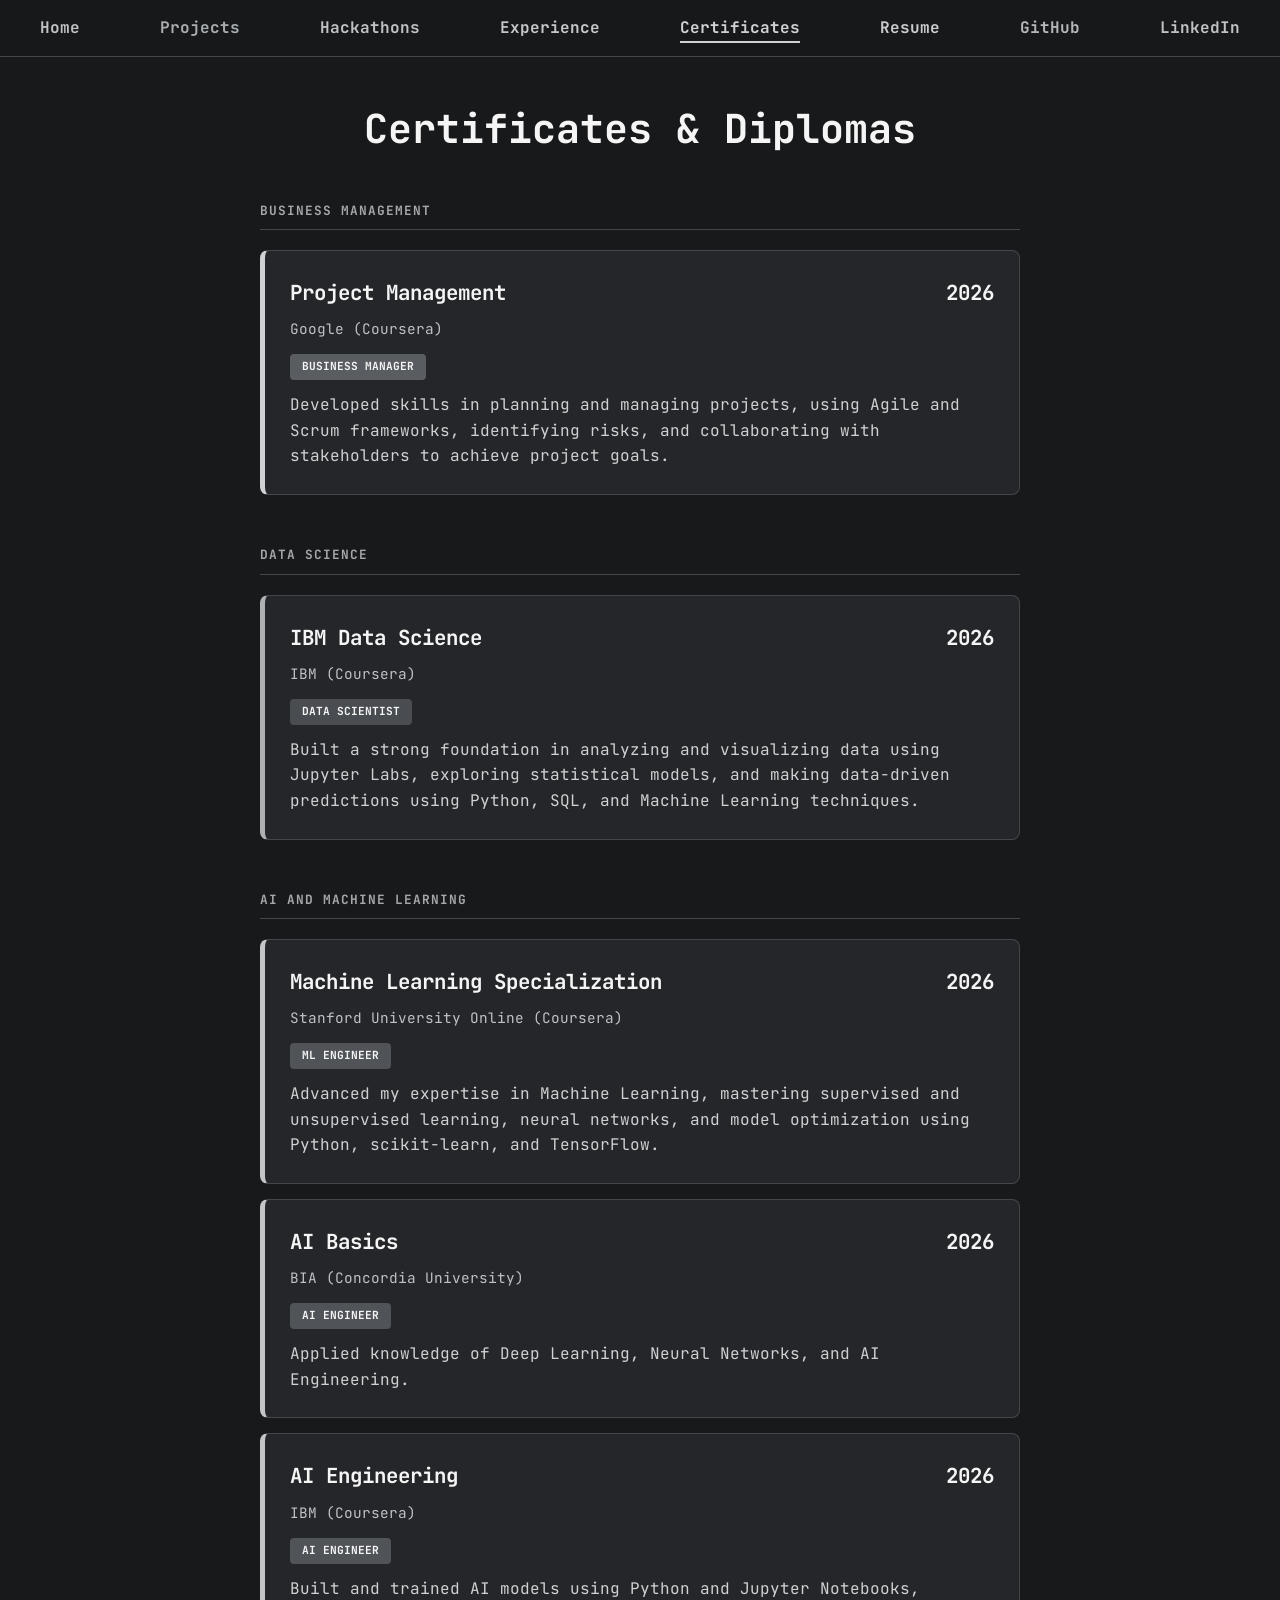
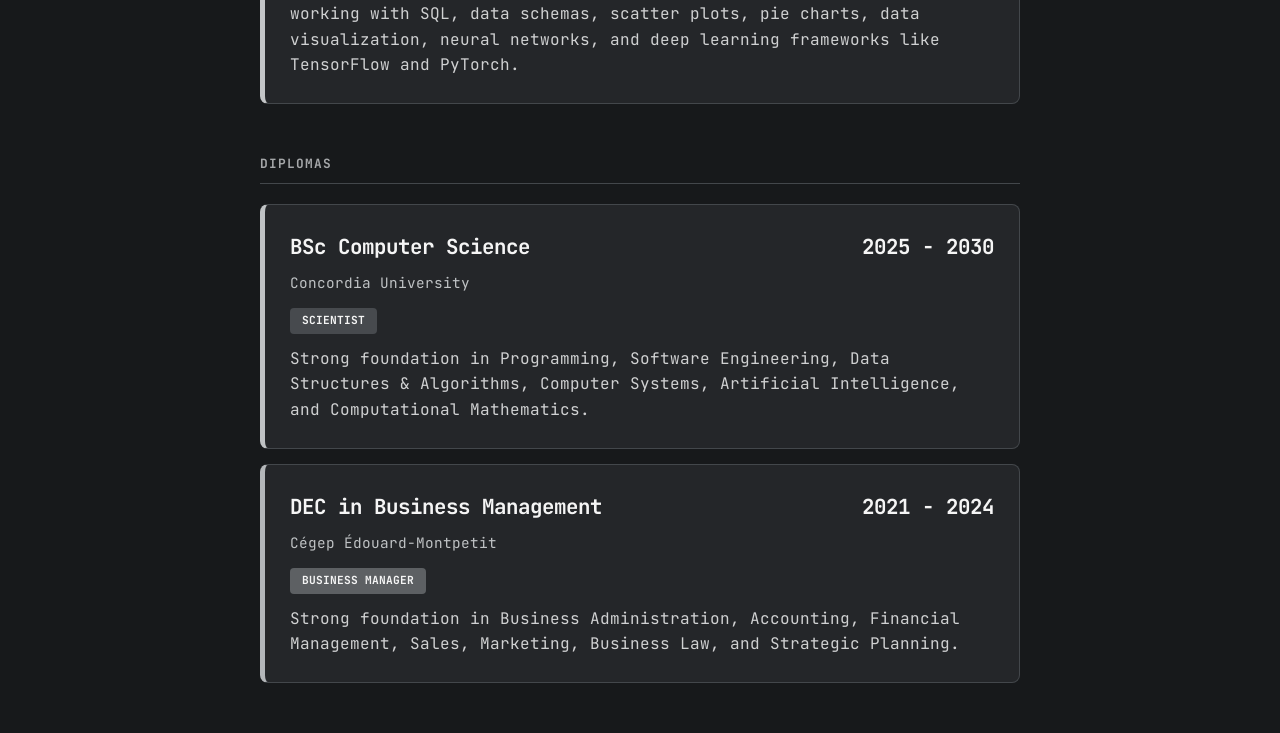
==== commit badb1010: "Change title from 'Licences' to 'Diplomas'" ====
--- a/certificates.html
+++ b/certificates.html
@@ -91,7 +91,7 @@
         <div class="cert-container fade-in">
 
             <h1 class="cert-main-title">
-                Certificates & Licences
+                Certificates & Diplomas
             </h1>
 
 
--- a/styles.css
+++ b/styles.css
@@ -1,149 +1,356 @@
+/* =========================================
+   JUANITA HP - COMPLETE PORTFOLIO STYLES
+   Grey & Charcoal Theme
+   Desktop + Mobile Responsive
+   ========================================= */
+
 /* --- Core Standards --- */
-* { margin: 0; padding: 0; box-sizing: border-box; }
+
+* {
+    margin: 0;
+    padding: 0;
+    box-sizing: border-box;
+}
 
 body {
-    background-color: #0d1117; color: #c9d1d9;
-    font-family: 'JetBrains Mono', monospace; line-height: 1.6;
-    overflow-x: hidden; min-height: 100vh;
+    background-color: #17191B;
+    color: #D0D1D2;
+    font-family: 'JetBrains Mono', monospace;
+    line-height: 1.6;
+    overflow-x: hidden;
+    min-height: 100vh;
 }
 
 /* --- Navigation (Fixed & Centered) --- */
+
 nav {
-    padding: 20px 40px; border-bottom: 1px solid #30363d;
-    background-color: #0d1117; position: sticky; top: 0; z-index: 1000;
-}
-.nav-links { 
-    display: flex; justify-content: space-around; list-style: none; 
-    max-width: 1000px; margin: 0 auto; 
-}
-.nav-links a { 
-    text-decoration: none; font-weight: 700; font-size: 1rem; 
-    transition: 0.3s; position: relative;
-}
-.nav-item.active a::after { content: ''; position: absolute; width: 100%; height: 2px; bottom: -5px; left: 0; background: currentColor; }
-
-/* Colors */
-.blue { color: #58a6ff; } .orange { color: #d29922; } .green { color: #3fb950; }
-.purple { color: #bc8cff; } .red { color: #ff7b72; } .yellow { color: #e3b341; }
-.cyan { color: #39d5ff; }
-
-/* --- Home Page (Restored) --- */
+    padding: 20px 40px;
+    border-bottom: 1px solid #43474B;
+    background-color: #17191B;
+    position: sticky;
+    top: 0;
+    z-index: 1000;
+}
+
+.nav-links {
+    display: flex;
+    justify-content: space-around;
+    list-style: none;
+    max-width: 1000px;
+    margin: 0 auto;
+}
+
+.nav-links a {
+    text-decoration: none;
+    font-weight: 700;
+    font-size: 1rem;
+    transition: 0.3s;
+    position: relative;
+}
+
+.nav-item.active a::after {
+    content: '';
+    position: absolute;
+    width: 100%;
+    height: 2px;
+    bottom: -5px;
+    left: 0;
+    background: currentColor;
+}
+
+/* --- Navigation Colors --- */
+
+.blue { color: #BFC2C4; }
+.orange { color: #A9ADB0; }
+.green { color: #C5C7C9; }
+.purple { color: #D0D1D2; }
+.red { color: #B5B8BA; }
+.yellow { color: #C0C3C5; }
+.cyan { color: #BFC2C4; }
+
+/* --- Home Page --- */
+
 .home-main {
-    height: calc(100vh - 80px); display: flex; flex-direction: column;
-    align-items: center; justify-content: center; text-align: center; padding: 40px;
-}
-.hero-placeholder { 
-    font-size: 1.2rem; color: #8b949e; margin-bottom: 30px; 
-    padding: 20px; border: 1px dashed #30363d; border-radius: 8px;
-}
-.content h1 { font-size: 4rem; color: #fff; margin-bottom: 10px; }
-.content h2 { font-size: 1.8rem; color: #8b949e; margin-bottom: 30px; }
-.content p { max-width: 900px; font-size: 1.1rem; text-align: justify; margin: 0 auto; }
-
-/* --- Certificates (Fixed Badges) --- */
-.cert-container { max-width: 1000px; margin: 40px auto; padding: 0 20px; }
-.cert-card { 
-    background: #161b22; border: 1px solid #30363d; border-left: 6px solid #30363d; 
-    padding: 30px; margin-bottom: 20px; border-radius: 12px;
-}
-.cert-header { display: flex; justify-content: space-between; margin-bottom: 10px; font-size: 1.3rem; color: #fff; }
-
-/* THE FIX: Badges no longer span the whole width */
-.cert-badge { 
-    display: inline-block; 
-    padding: 6px 16px; border-radius: 4px; font-size: 0.85rem; 
-    color: #fff; font-weight: 700; margin-bottom: 15px; 
+    height: calc(100vh - 80px);
+    display: flex;
+    flex-direction: column;
+    align-items: center;
+    justify-content: center;
+    text-align: center;
+    padding: 40px;
+}
+
+.hero-placeholder {
+    font-size: 1.2rem;
+    color: #A5A7A9;
+    margin-bottom: 30px;
+    padding: 20px;
+    border: 1px dashed #43474B;
+    border-radius: 8px;
+}
+
+.content h1 {
+    font-size: 4rem;
+    color: #F5F5F5;
+    margin-bottom: 10px;
+}
+
+.content h2 {
+    font-size: 1.8rem;
+    color: #A5A7A9;
+    margin-bottom: 30px;
+}
+
+.content p {
+    max-width: 900px;
+    font-size: 1.1rem;
+    text-align: justify;
+    margin: 0 auto;
+}
+
+/* --- Certificates --- */
+
+.cert-container {
+    max-width: 1000px;
+    margin: 40px auto;
+    padding: 0 20px;
+}
+
+.cert-card {
+    background: #242629;
+    border: 1px solid #43474B;
+    border-left: 6px solid #43474B;
+    padding: 30px;
+    margin-bottom: 20px;
+    border-radius: 12px;
+}
+
+.cert-header {
+    display: flex;
+    justify-content: space-between;
+    margin-bottom: 10px;
+    font-size: 1.3rem;
+    color: #F5F5F5;
+}
+
+/* Certificate Badges */
+
+.cert-badge {
+    display: inline-block;
+    padding: 6px 16px;
+    border-radius: 4px;
+    font-size: 0.85rem;
+    color: #F5F5F5;
+    font-weight: 700;
+    margin-bottom: 15px;
 }
 
 /* Color Mappings */
-.border-green { border-left-color: #3fb950 !important; } .bg-green { background: #238636; }
-.border-purple { border-left-color: #bc8cff !important; } .bg-purple { background: #8957e5; }
-.border-blue { border-left-color: #58a6ff !important; } .bg-blue { background: #1f6feb; }
-.border-red { border-left-color: #ff7b72 !important; } .bg-red { background: #da3633; }
-.border-yellow { border-left-color: #e3b341 !important; } .bg-yellow { background: #9e6a03; }
-
-/* --- Experience (Refined) --- */
-.exp-main { display: flex; flex-direction: column; align-items: center; padding: 60px 20px; }
+
+.border-green {
+    border-left-color: #AEB1B4 !important;
+}
+
+.bg-green {
+    background: #494D51;
+}
+
+.border-purple {
+    border-left-color: #D0D1D2 !important;
+}
+
+.bg-purple {
+    background: #595D61;
+}
+
+.border-blue {
+    border-left-color: #C3C5C7 !important;
+}
+
+.bg-blue {
+    background: #505459;
+}
+
+.border-red {
+    border-left-color: #BFC2C4 !important;
+}
+
+.bg-red {
+    background: #474A4E;
+}
+
+.border-yellow {
+    border-left-color: #B3B6B9 !important;
+}
+
+.bg-yellow {
+    background: #5D6063;
+}
+
+/* --- Experience --- */
+
+.exp-main {
+    display: flex;
+    flex-direction: column;
+    align-items: center;
+    padding: 60px 20px;
+}
+
 .terminal-window {
-    background: #0d1117; border: 1px solid #30363d; border-radius: 12px;
-    width: 100%; max-width: 800px; overflow: hidden;
-}
-.terminal-bar { background: #161b22; padding: 15px; display: flex; align-items: center; border-bottom: 1px solid #30363d; }
-.buttons { display: flex; gap: 8px; margin-right: 15px; }
-.buttons span { width: 12px; height: 12px; border-radius: 50%; }
-.close { background: #ff5f56; } .minimize { background: #ffbd2e; } .maximize { background: #27c93f; }
-.terminal-body { padding: 40px; text-align: left; font-size: 1.2rem; }
+    background: #17191B;
+    border: 1px solid #43474B;
+    border-radius: 12px;
+    width: 100%;
+    max-width: 800px;
+    overflow: hidden;
+}
+
+.terminal-bar {
+    background: #242629;
+    padding: 15px;
+    display: flex;
+    align-items: center;
+    border-bottom: 1px solid #43474B;
+}
+
+.buttons {
+    display: flex;
+    gap: 8px;
+    margin-right: 15px;
+}
+
+.buttons span {
+    width: 12px;
+    height: 12px;
+    border-radius: 50%;
+}
+
+.close {
+    background: #777B7F;
+}
+
+.minimize {
+    background: #9B9EA1;
+}
+
+.maximize {
+    background: #B7B9BB;
+}
+
+.terminal-body {
+    padding: 40px;
+    text-align: left;
+    font-size: 1.2rem;
+}
 
 /* Syntax */
-.keyword { color: #ff7b72; } .function { color: #d2a8ff; } .variable { color: #ffa657; } .string { color: #a5d6ff; }
+
+.keyword {
+    color: #B5B8BA;
+}
+
+.function {
+    color: #CDCFD1;
+}
+
+.variable {
+    color: #BFC2C4;
+}
+
+.string {
+    color: #D7D8D9;
+}
 
 .poke-btn {
-    background: #161b22; border: 1px solid #30363d; color: #fff;
-    padding: 12px 30px; border-radius: 8px; cursor: pointer; margin-top: 30px;
-}
-/* New Color */
-.pink { color: #ff79c6; }
+    background: #242629;
+    border: 1px solid #43474B;
+    color: #F5F5F5;
+    padding: 12px 30px;
+    border-radius: 8px;
+    cursor: pointer;
+    margin-top: 30px;
+}
+
+.pink {
+    color: #CACCCD;
+}
 
 /* --- Resume Form Styling --- */
+
 .form-container {
     max-width: 600px;
     margin: 60px auto;
     padding: 40px;
-    background: #161b22;
-    border: 1px solid #30363d;
+    background: #242629;
+    border: 1px solid #43474B;
     border-radius: 12px;
     box-shadow: 0 20px 50px rgba(0,0,0,0.5);
 }
 
-.form-group { margin-bottom: 20px; text-align: left; }
+.form-group {
+    margin-bottom: 20px;
+    text-align: left;
+}
 
 .form-group label {
     display: block;
-    color: #8b949e;
+    color: #A5A7A9;
     margin-bottom: 8px;
     font-size: 0.9rem;
 }
 
-.form-group input, .form-group textarea {
+.form-group input,
+.form-group textarea {
     width: 100%;
     padding: 12px;
-    background: #0d1117;
-    border: 1px solid #30363d;
+    background: #17191B;
+    border: 1px solid #43474B;
     border-radius: 6px;
-    color: #fff;
+    color: #F5F5F5;
     font-family: 'JetBrains Mono', monospace;
 }
 
-.form-group input:focus { border-color: #ff79c6; outline: none; }
+.form-group input:focus {
+    border-color: #CACCCD;
+    outline: none;
+}
 
 /* Submission Button */
+
 .submit-btn {
     width: 100%;
     padding: 15px;
     background: transparent;
-    border: 1px solid #ff79c6;
-    color: #ff79c6;
+    border: 1px solid #CACCCD;
+    color: #CACCCD;
     font-weight: 700;
     cursor: pointer;
     transition: 0.3s;
     border-radius: 6px;
 }
 
-.submit-btn:hover { background: rgba(255, 121, 198, 0.1); transform: translateY(-3px); }
-
-/* Hidden Honeypot to catch bots */
-.hidden { display: none; }
+.submit-btn:hover {
+    background: rgba(202, 204, 205, 0.1);
+    transform: translateY(-3px);
+}
+
+/* Hidden Honeypot */
+
+.hidden {
+    display: none;
+}
 
 /* --- Projects Layout --- */
+
 .projects-container {
-    max-width: 700px; /* Slimmer width for that IG feel */
+    max-width: 700px;
     margin: 40px auto;
     padding: 0 20px;
 }
 
 .project-card {
-    background: #161b22;
-    border: 1px solid #30363d;
+    background: #242629;
+    border: 1px solid #43474B;
     border-radius: 12px;
     margin-bottom: 50px;
     overflow: hidden;
@@ -153,69 +360,80 @@
     padding: 15px 20px;
     font-weight: 700;
     font-size: 1.2rem;
-    color: #fff;
-    border-bottom: 1px solid #30363d;
+    color: #F5F5F5;
+    border-bottom: 1px solid #43474B;
 }
 
 /* Instagram-style Carousel */
+
 .image-carousel {
     display: flex;
     overflow-x: auto;
     scroll-snap-type: x mandatory;
-    scrollbar-width: none; /* Hide scrollbar for Chrome/Safari below */
-}
-.image-carousel::-webkit-scrollbar { display: none; }
+    scrollbar-width: none;
+}
+
+.image-carousel::-webkit-scrollbar {
+    display: none;
+}
 
 .image-carousel img {
     width: 100%;
     flex-shrink: 0;
     scroll-snap-align: start;
     object-fit: cover;
-    aspect-ratio: 4 / 5; /* IG Portrait style */
+    aspect-ratio: 4 / 5;
 }
 
 /* Content Section */
-.project-content { padding: 20px; }
+
+.project-content {
+    padding: 20px;
+}
 
 .project-description {
-    text-align: justify; /* Your specific request for justified alignment */
-    color: #c9d1d9;
+    text-align: justify;
+    color: #D0D1D2;
     margin-bottom: 20px;
     line-height: 1.5;
 }
 
-/* Skills/Tags */
+/* Skills and Tags */
+
 .tag-container {
     display: flex;
     flex-wrap: wrap;
     gap: 8px;
     margin-bottom: 15px;
 }
+
 .tag {
-    background: #21262d;
-    border: 1px solid #30363d;
+    background: #34373B;
+    border: 1px solid #43474B;
     padding: 4px 12px;
     border-radius: 20px;
     font-size: 0.8rem;
-    color: #8b949e;
+    color: #A5A7A9;
 }
 
 .project-date {
     font-size: 0.85rem;
-    color: #8b949e;
+    color: #A5A7A9;
     text-transform: uppercase;
     font-weight: 600;
 }
+
 /* --- Instagram-Style Projects Layout --- */
+
 .projects-container {
-    max-width: 700px; 
+    max-width: 700px;
     margin: 40px auto;
     padding: 0 20px;
 }
 
 .project-card {
-    background: #161b22;
-    border: 1px solid #30363d;
+    background: #242629;
+    border: 1px solid #43474B;
     border-radius: 12px;
     margin-bottom: 50px;
     overflow: hidden;
@@ -224,35 +442,41 @@
 .project-header {
     padding: 20px;
     font-weight: 700;
-    font-size: 1.8rem; /* Magnified for your Majesty */
-    color: #fff;
-    text-align: center; /* Centered in the band */
-    border-bottom: 1px solid #30363d;
+    font-size: 1.8rem;
+    color: #F5F5F5;
+    text-align: center;
+    border-bottom: 1px solid #43474B;
 }
 
 /* Horizontal Scroll for Images */
+
 .image-carousel {
     display: flex;
     overflow-x: auto;
     scroll-snap-type: x mandatory;
-    scrollbar-width: none; 
-}
-.image-carousel::-webkit-scrollbar { display: none; }
+    scrollbar-width: none;
+}
+
+.image-carousel::-webkit-scrollbar {
+    display: none;
+}
 
 .image-carousel img {
     width: 100%;
     flex-shrink: 0;
     scroll-snap-align: start;
-    object-fit: contain; 
-    background: #0d1117;
-    aspect-ratio: 4 / 3; 
-}
-
-.project-content { padding: 20px; }
+    object-fit: contain;
+    background: #17191B;
+    aspect-ratio: 4 / 3;
+}
+
+.project-content {
+    padding: 20px;
+}
 
 .project-description {
-    text-align: justify; /* Aligned as commanded */
-    color: #c9d1d9;
+    text-align: justify;
+    color: #D0D1D2;
     margin-top: 15px;
     line-height: 1.6;
     font-size: 1rem;
@@ -260,7 +484,7 @@
 
 .project-date {
     font-size: 0.8rem;
-    color: #8b949e;
+    color: #A5A7A9;
     letter-spacing: 1px;
     margin-bottom: 5px;
 }
@@ -273,50 +497,55 @@
 }
 
 .tag {
-    background: #21262d;
-    border: 1px solid #30363d;
+    background: #34373B;
+    border: 1px solid #43474B;
     padding: 4px 12px;
     border-radius: 20px;
     font-size: 0.8rem;
-    color: #8b949e;
-}
+    color: #A5A7A9;
+}
+
+/* --- Profile Photo: Elegant Rectangle --- */
+
 .profile-img {
-    width: 280px;  /* Slightly larger for better presence */
-    height: 280px;
-    border-radius: 50%;
-    /* 'object-position' allows us to move the photo down or up inside the circle */
-    object-fit: cover; 
-    object-position: center 20%; /* Adjusts the crop to show more of the top/face */
-    border: 3px solid #ff79c6;
+    width: 300px;
+    height: 380px;
+    border-radius: 20px;
+    object-fit: cover;
+    object-position: center 20%;
+    border: 2px solid #D0D1D2;
     display: block;
     margin: 20px auto;
-    box-shadow: 0 0 25px rgba(255, 121, 198, 0.4);
-    background-color: #0d1117; /* Adds a dark background if the photo has edges */
-}
-/* --- Royal Project Refinements --- */
-
-/* Centered Header Band for Projects */
+    box-shadow: 0 0 30px rgba(208, 209, 210, 0.22);
+    background-color: #17191B;
+}
+
+/* --- Project Refinements --- */
+
+/* Centered Header Band */
+
 .project-header {
     padding: 20px;
     font-size: 1.6rem;
     font-weight: 700;
-    text-align: center; /* Centered as commanded */
-    color: #fff;
-    border-bottom: 1px solid #30363d;
-    background-color: #161b22;
-}
-
-/* Instagram-Style Pagination Dots */
+    text-align: center;
+    color: #F5F5F5;
+    border-bottom: 1px solid #43474B;
+    background-color: #242629;
+}
+
+/* Carousel Pagination Dots */
+
 .carousel-dots {
     text-align: center;
     padding: 10px 0;
-    background-color: #161b22;
+    background-color: #242629;
 }
 
 .dot {
     height: 6px;
     width: 6px;
-    background-color: #484f58; /* Inactive grey */
+    background-color: #777B7F;
     border-radius: 50%;
     display: inline-block;
     margin: 0 3px;
@@ -324,36 +553,40 @@
 }
 
 .dot.active {
-    background-color: #ffb86c; /* Your signature orange */
-}
-
-/* Justified Description Text */
+    background-color: #C1C3C5;
+}
+
+/* Justified Description */
+
 .project-description {
-    text-align: justify; /* Perfectly aligned edges */
+    text-align: justify;
     text-justify: inter-word;
     line-height: 1.6;
-    color: #c9d1d9;
+    color: #D0D1D2;
     margin-top: 15px;
 }
 
-/* Date Styling under Tags */
+/* Date Styling */
+
 .project-date {
     font-size: 0.8rem;
-    color: #8b949e;
+    color: #A5A7A9;
     font-weight: 600;
     margin-top: 8px;
     letter-spacing: 0.5px;
 }
-/* --- Unified Royal Headings --- */
+
+/* --- Unified Headings --- */
+
 .royal-heading {
-    font-size: 2.5rem; 
-    color: #bd93f9;    /* Royal Purple */
+    font-size: 2.5rem;
+    color: #CFD1D2;
     text-align: center;
     text-transform: uppercase;
     letter-spacing: 4px;
     margin: 60px 0 30px 0;
     font-family: 'JetBrains Mono', monospace;
-    border-bottom: 2px solid #30363d;
+    border-bottom: 2px solid #43474B;
     display: block;
     width: fit-content;
     margin-left: auto;
@@ -361,7 +594,8 @@
     padding-bottom: 10px;
 }
 
-/* Optional grid to keep certificates neat */
+/* Certificate Grid */
+
 .cert-grid {
     display: flex;
     flex-wrap: wrap;
@@ -369,59 +603,450 @@
     gap: 20px;
     padding: 20px;
 }
-/* Core Reset */
-* { margin: 0; padding: 0; box-sizing: border-box; }
+
+/* --- Core Reset (Original Second Section) --- */
+
+* {
+    margin: 0;
+    padding: 0;
+    box-sizing: border-box;
+}
 
 body {
-    background-color: #0d1117; color: #c9d1d9;
-    font-family: 'JetBrains Mono', monospace; line-height: 1.6;
-    overflow-x: hidden; min-height: 100vh;
-}
-
-/* Nav Pillar */
+    background-color: #17191B;
+    color: #D0D1D2;
+    font-family: 'JetBrains Mono', monospace;
+    line-height: 1.6;
+    overflow-x: hidden;
+    min-height: 100vh;
+}
+
+/* --- Navigation Pillar --- */
+
 nav {
-    padding: 15px 40px; border-bottom: 1px solid #30363d;
-    background-color: rgba(13, 17, 23, 0.95); position: sticky; top: 0; z-index: 1000;
-}
-.nav-links { display: flex; justify-content: space-between; list-style: none; max-width: 1200px; margin: 0 auto; }
-.nav-item a { text-decoration: none; font-weight: 700; position: relative; transition: 0.3s; }
-.nav-item.active a::after { width: 100%; }
-.nav-item a::after { content: ''; position: absolute; width: 0; height: 3px; bottom: -5px; left: 0; background-color: currentColor; transition: 0.3s; }
-
-/* Royal Palette */
-.blue { color: #58a6ff; } .orange { color: #d29922; } .green { color: #3fb950; }
-.purple { color: #bc8cff; } .red { color: #ff7b72; } .yellow { color: #e3b341; }
-
-/* Home View (Scroll-Free) */
+    padding: 15px 40px;
+    border-bottom: 1px solid #43474B;
+    background-color: rgba(23, 25, 27, 0.95);
+    position: sticky;
+    top: 0;
+    z-index: 1000;
+}
+
+.nav-links {
+    display: flex;
+    justify-content: space-between;
+    list-style: none;
+    max-width: 1200px;
+    margin: 0 auto;
+}
+
+.nav-item a {
+    text-decoration: none;
+    font-weight: 700;
+    position: relative;
+    transition: 0.3s;
+}
+
+.nav-item.active a::after {
+    width: 100%;
+}
+
+.nav-item a::after {
+    content: '';
+    position: absolute;
+    width: 0;
+    height: 3px;
+    bottom: -5px;
+    left: 0;
+    background-color: currentColor;
+    transition: 0.3s;
+}
+
+/* --- Charcoal Palette --- */
+
+.blue { color: #BFC2C4; }
+.orange { color: #A9ADB0; }
+.green { color: #C5C7C9; }
+.purple { color: #D0D1D2; }
+.red { color: #B5B8BA; }
+.yellow { color: #C0C3C5; }
+
+/* --- Home View --- */
+
 .home-main {
-    height: calc(100vh - 70px); display: flex; flex-direction: column;
-    align-items: center; justify-content: space-evenly; padding: 20px;
-}
-.hero-placeholder { width: 100%; height: 40vh; border: 1px dashed #30363d; border-radius: 6px; display: flex; justify-content: center; align-items: center; }
-.content { text-align: center; max-width: 900px; }
-.content h1 { font-size: 3rem; color: #fff; margin-bottom: 5px; }
-.content h2 { font-size: 1.5rem; color: #8b949e; margin-bottom: 20px; }
-.content p { text-align: justify; font-size: 0.95rem; }
-
-/* Certificate Archive */
-.cert-container { max-width: 800px; margin: 40px auto; padding: 0 20px; }
-.cert-main-title { text-align: center; font-size: 2.5rem; margin-bottom: 40px; color: #fff; }
-.year-section { margin-bottom: 50px; }
-.year-label { color: #8b949e; border-bottom: 1px solid #30363d; padding-bottom: 8px; margin-bottom: 20px; font-size: 0.8rem; text-transform: uppercase; letter-spacing: 1px; }
-.cert-card { background: #161b22; border: 1px solid #30363d; border-left: 5px solid #30363d; padding: 25px; margin-bottom: 15px; border-radius: 8px; transition: 0.3s ease; }
-.cert-card:hover { transform: translateX(10px); background: #1c2128; }
-.cert-header { display: flex; justify-content: space-between; margin-bottom: 8px; font-weight: 700; color: #fff; }
-.cert-meta { color: #58a6ff; font-size: 0.9rem; margin-bottom: 12px; }
-.cert-badge { display: inline-block; padding: 4px 12px; border-radius: 4px; font-size: 0.7rem; color: #fff; font-weight: 700; margin-bottom: 12px; text-transform: uppercase; }
-
-/* Role Definitions */
-.border-green { border-left-color: #3fb950 !important; } .bg-green { background: #238636; }
-.border-purple { border-left-color: #bc8cff !important; } .bg-purple { background: #8957e5; }
-.border-blue { border-left-color: #58a6ff !important; } .bg-blue { background: #1f6feb; }
-.border-red { border-left-color: #ff7b72 !important; } .bg-red { background: #da3633; }
-.border-yellow { border-left-color: #e3b341 !important; } .bg-yellow { background: #9e6a03; }
-
-/* Entrance Animations */
-.fade-in { animation: fadeInUp 0.8s ease forwards; }
-.fade-in-delay { animation: fadeInUp 0.8s ease forwards 0.4s; opacity: 0; }
-@keyframes fadeInUp { from { opacity: 0; transform: translateY(20px); } to { opacity: 1; transform: translateY(0); } }
+    height: calc(100vh - 70px);
+    display: flex;
+    flex-direction: column;
+    align-items: center;
+    justify-content: space-evenly;
+    padding: 20px;
+}
+
+.hero-placeholder {
+    width: 100%;
+    height: 40vh;
+    border: 1px dashed #43474B;
+    border-radius: 6px;
+    display: flex;
+    justify-content: center;
+    align-items: center;
+}
+
+.content {
+    text-align: center;
+    max-width: 900px;
+}
+
+.content h1 {
+    font-size: 3rem;
+    color: #F5F5F5;
+    margin-bottom: 5px;
+}
+
+.content h2 {
+    font-size: 1.5rem;
+    color: #A5A7A9;
+    margin-bottom: 20px;
+}
+
+.content p {
+    text-align: justify;
+    font-size: 0.95rem;
+}
+
+/* --- Certificate Archive --- */
+
+.cert-container {
+    max-width: 800px;
+    margin: 40px auto;
+    padding: 0 20px;
+}
+
+.cert-main-title {
+    text-align: center;
+    font-size: 2.5rem;
+    margin-bottom: 40px;
+    color: #F5F5F5;
+}
+
+.year-section {
+    margin-bottom: 50px;
+}
+
+.year-label {
+    color: #A5A7A9;
+    border-bottom: 1px solid #43474B;
+    padding-bottom: 8px;
+    margin-bottom: 20px;
+    font-size: 0.8rem;
+    text-transform: uppercase;
+    letter-spacing: 1px;
+}
+
+.cert-card {
+    background: #242629;
+    border: 1px solid #43474B;
+    border-left: 5px solid #43474B;
+    padding: 25px;
+    margin-bottom: 15px;
+    border-radius: 8px;
+    transition: 0.3s ease;
+}
+
+.cert-card:hover {
+    transform: translateX(10px);
+    background: #2C2F33;
+}
+
+.cert-header {
+    display: flex;
+    justify-content: space-between;
+    margin-bottom: 8px;
+    font-weight: 700;
+    color: #F5F5F5;
+}
+
+.cert-meta {
+    color: #BFC2C4;
+    font-size: 0.9rem;
+    margin-bottom: 12px;
+}
+
+.cert-badge {
+    display: inline-block;
+    padding: 4px 12px;
+    border-radius: 4px;
+    font-size: 0.7rem;
+    color: #F5F5F5;
+    font-weight: 700;
+    margin-bottom: 12px;
+    text-transform: uppercase;
+}
+
+/* --- Role Definitions --- */
+
+.border-green {
+    border-left-color: #AEB1B4 !important;
+}
+
+.bg-green {
+    background: #494D51;
+}
+
+.border-purple {
+    border-left-color: #D0D1D2 !important;
+}
+
+.bg-purple {
+    background: #595D61;
+}
+
+.border-blue {
+    border-left-color: #C3C5C7 !important;
+}
+
+.bg-blue {
+    background: #505459;
+}
+
+.border-red {
+    border-left-color: #BFC2C4 !important;
+}
+
+.bg-red {
+    background: #474A4E;
+}
+
+.border-yellow {
+    border-left-color: #B3B6B9 !important;
+}
+
+.bg-yellow {
+    background: #5D6063;
+}
+
+/* --- Entrance Animations --- */
+
+.fade-in {
+    animation: fadeInUp 0.8s ease forwards;
+}
+
+.fade-in-delay {
+    animation: fadeInUp 0.8s ease forwards 0.4s;
+    opacity: 0;
+}
+
+@keyframes fadeInUp {
+    from {
+        opacity: 0;
+        transform: translateY(20px);
+    }
+
+    to {
+        opacity: 1;
+        transform: translateY(0);
+    }
+}
+
+/* =========================================
+   MOBILE RESPONSIVE NAVIGATION
+   Applies to ALL pages
+   ========================================= */
+
+@media screen and (max-width: 900px) {
+
+    body nav {
+        width: 100%;
+        max-width: 100%;
+        padding: 12px 18px;
+        overflow: hidden;
+        box-sizing: border-box;
+    }
+
+    body nav .nav-links {
+        display: flex;
+        flex-direction: row;
+        flex-wrap: nowrap;
+
+        justify-content: flex-start;
+        align-items: center;
+
+        gap: 28px;
+
+        width: 100%;
+        max-width: 100%;
+
+        padding: 8px 0 12px;
+        margin: 0;
+
+        overflow-x: auto;
+        overflow-y: hidden;
+
+        scrollbar-width: none;
+        -webkit-overflow-scrolling: touch;
+
+        list-style: none;
+    }
+
+    body nav .nav-links::-webkit-scrollbar {
+        display: none;
+    }
+
+    body nav .nav-links .nav-item {
+        display: block;
+        flex: 0 0 auto;
+        flex-shrink: 0;
+
+        white-space: nowrap;
+        margin: 0;
+        padding: 0;
+    }
+
+    body nav .nav-links .nav-item a {
+        display: inline-block;
+        white-space: nowrap;
+
+        font-size: 0.85rem;
+        line-height: 1.5;
+
+        padding: 4px 2px;
+        text-decoration: none;
+    }
+
+    body nav .nav-links .nav-item.active a::after {
+        bottom: -4px;
+        height: 2px;
+    }
+
+}
+
+/* --- Small Phone Navigation --- */
+
+@media screen and (max-width: 380px) {
+
+    body nav {
+        padding: 12px 14px;
+    }
+
+    body nav .nav-links {
+        gap: 22px;
+    }
+
+    body nav .nav-links .nav-item a {
+        font-size: 0.8rem;
+    }
+
+}
+
+/* --- Mobile Layout Improvements --- */
+
+@media screen and (max-width: 700px) {
+
+    .projects-container {
+        width: 100%;
+        max-width: 100%;
+        padding: 0 16px;
+    }
+
+    .project-card {
+        width: 100%;
+        margin-bottom: 30px;
+    }
+
+    .project-header {
+        font-size: 1.2rem;
+        padding: 16px;
+    }
+
+    .project-description {
+        text-align: left;
+        line-height: 1.75;
+        overflow-wrap: break-word;
+    }
+
+    .cert-container {
+        width: 100%;
+        max-width: 100%;
+        padding: 0 16px;
+    }
+
+    .cert-card {
+        padding: 20px;
+    }
+
+    .cert-header {
+        gap: 15px;
+        flex-wrap: wrap;
+    }
+
+    .cert-main-title {
+        font-size: 1.8rem;
+    }
+
+    .exp-main {
+        width: 100%;
+        padding: 35px 16px;
+    }
+
+    .terminal-window {
+        max-width: 100%;
+    }
+
+    .terminal-body {
+        padding: 20px;
+        font-size: 0.9rem;
+        overflow-wrap: anywhere;
+    }
+
+    .form-container {
+        width: calc(100% - 32px);
+        max-width: 600px;
+        margin: 35px auto;
+        padding: 24px;
+    }
+
+    .form-group input,
+    .form-group textarea {
+        max-width: 100%;
+    }
+
+}
+
+/* --- Consistent Mobile Text Rendering --- */
+
+html {
+    -webkit-text-size-adjust: 100%;
+    text-size-adjust: 100%;
+}
+
+/* =========================================
+   HOMEPAGE TEXT ALIGNMENT
+   ========================================= */
+
+.home-main .content h1,
+.home-main .content h2 {
+    text-align: center !important;
+}
+
+.home-main .content p {
+    text-align: justify !important;
+    text-align-last: left;
+}
+
+/* --- Mobile Homepage Alignment --- */
+
+@media screen and (max-width: 700px) {
+
+    .home-main .content h1,
+    .home-main .content h2 {
+        text-align: center !important;
+    }
+
+    .home-main .content p {
+        text-align: justify !important;
+        text-align-last: left;
+    }
+
+}
+
+/* --- End of Complete Stylesheet --- */
